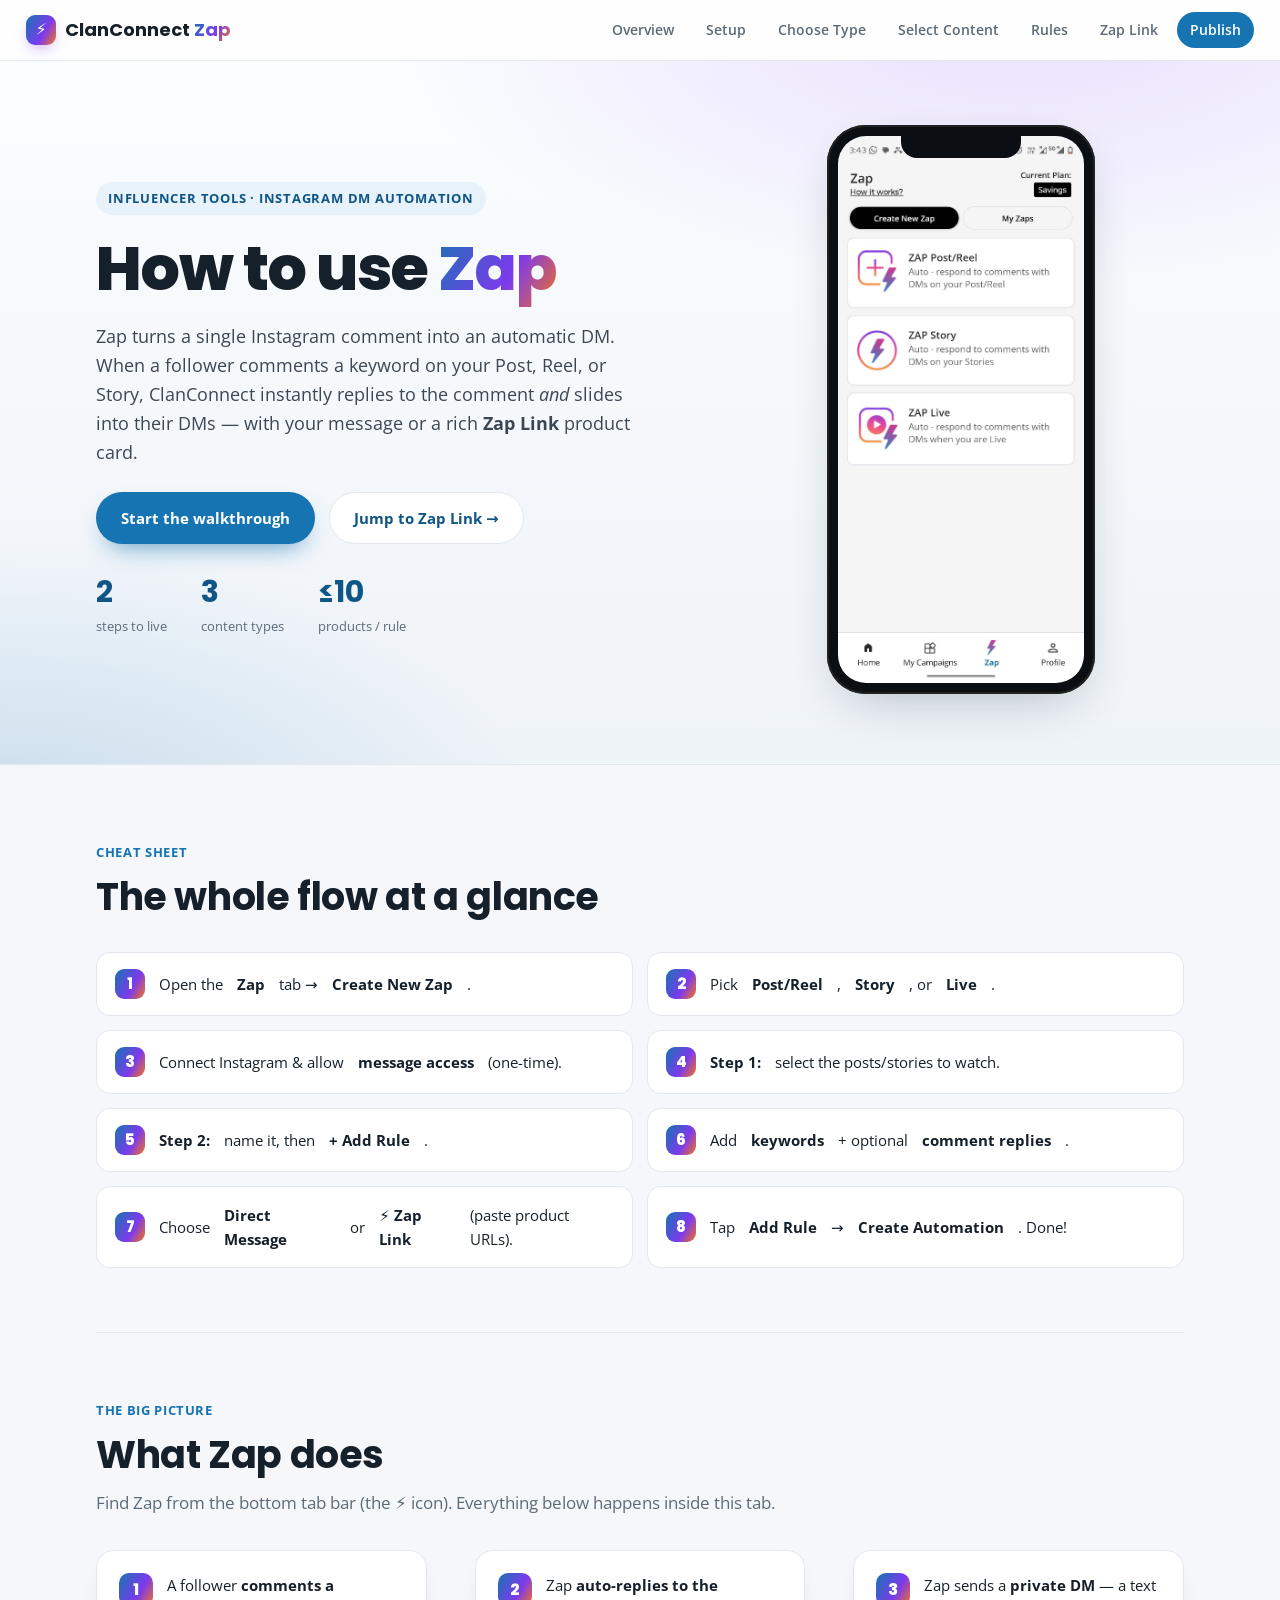
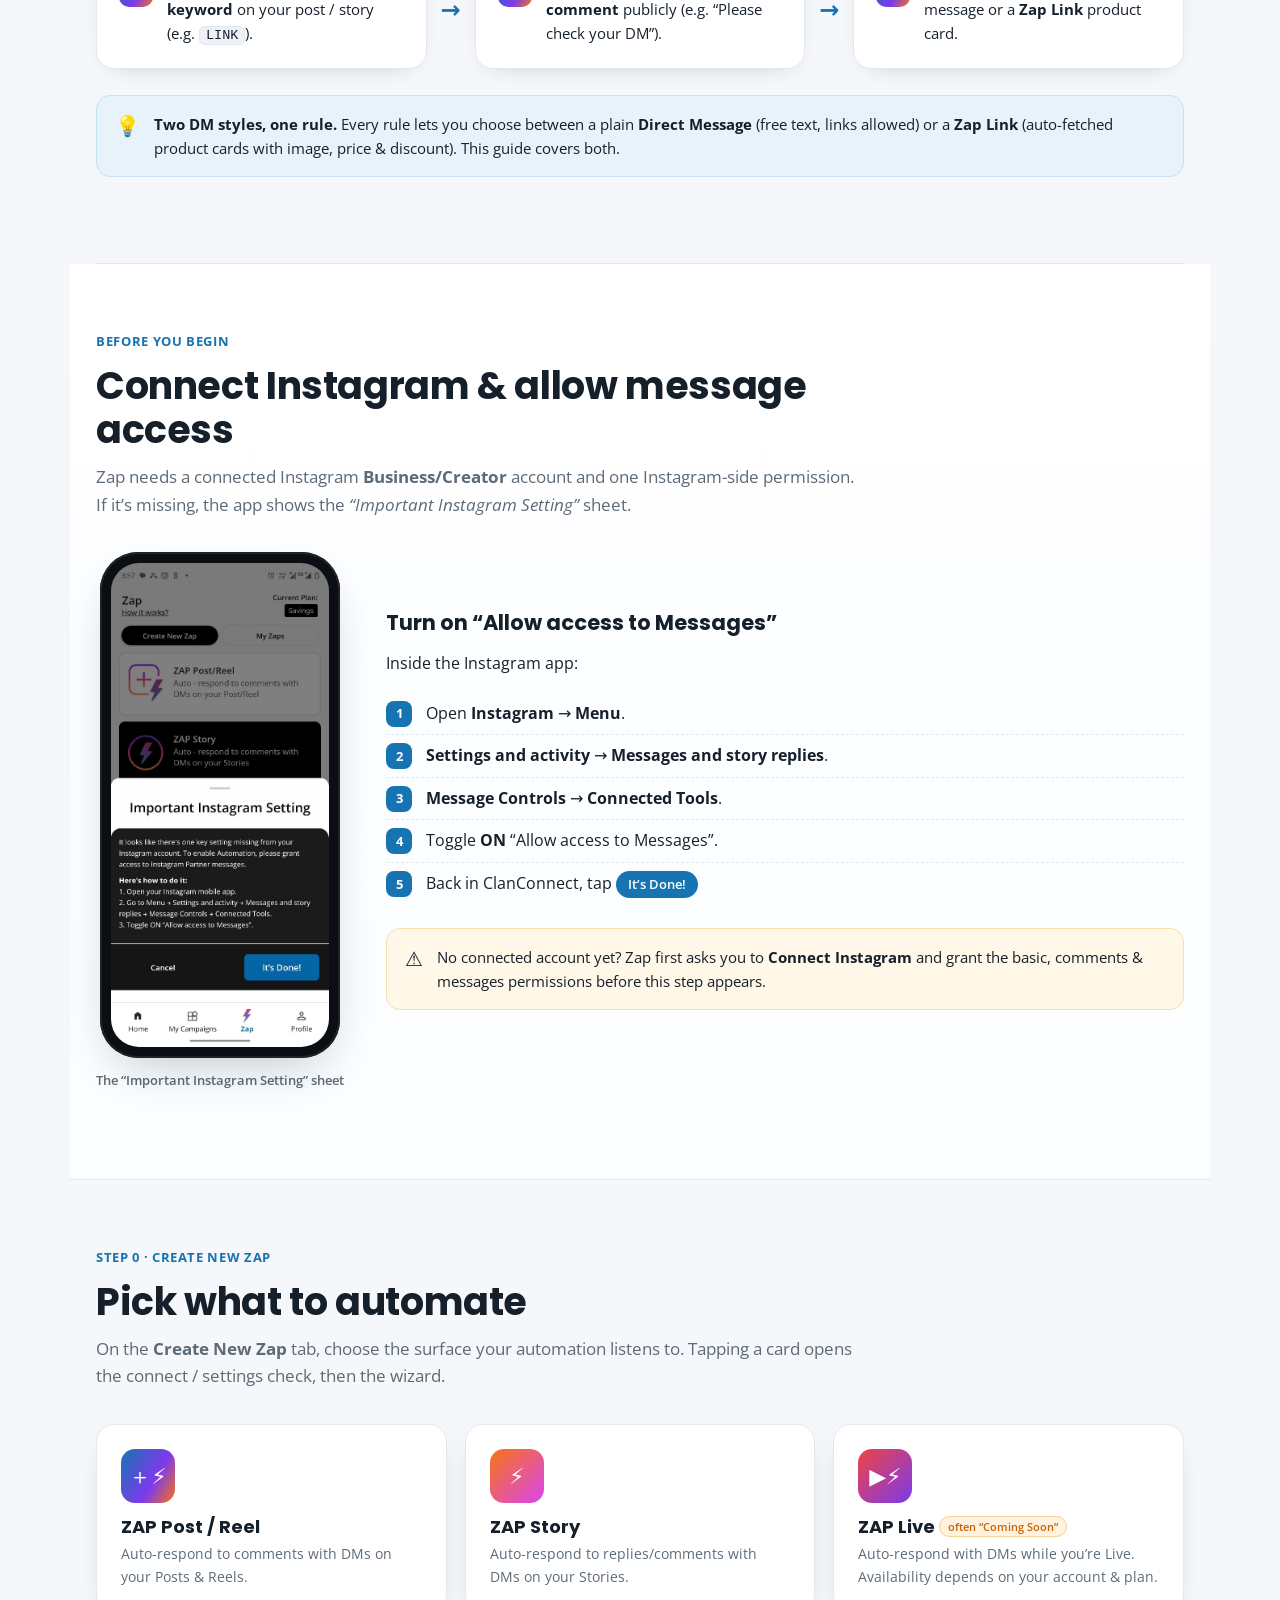
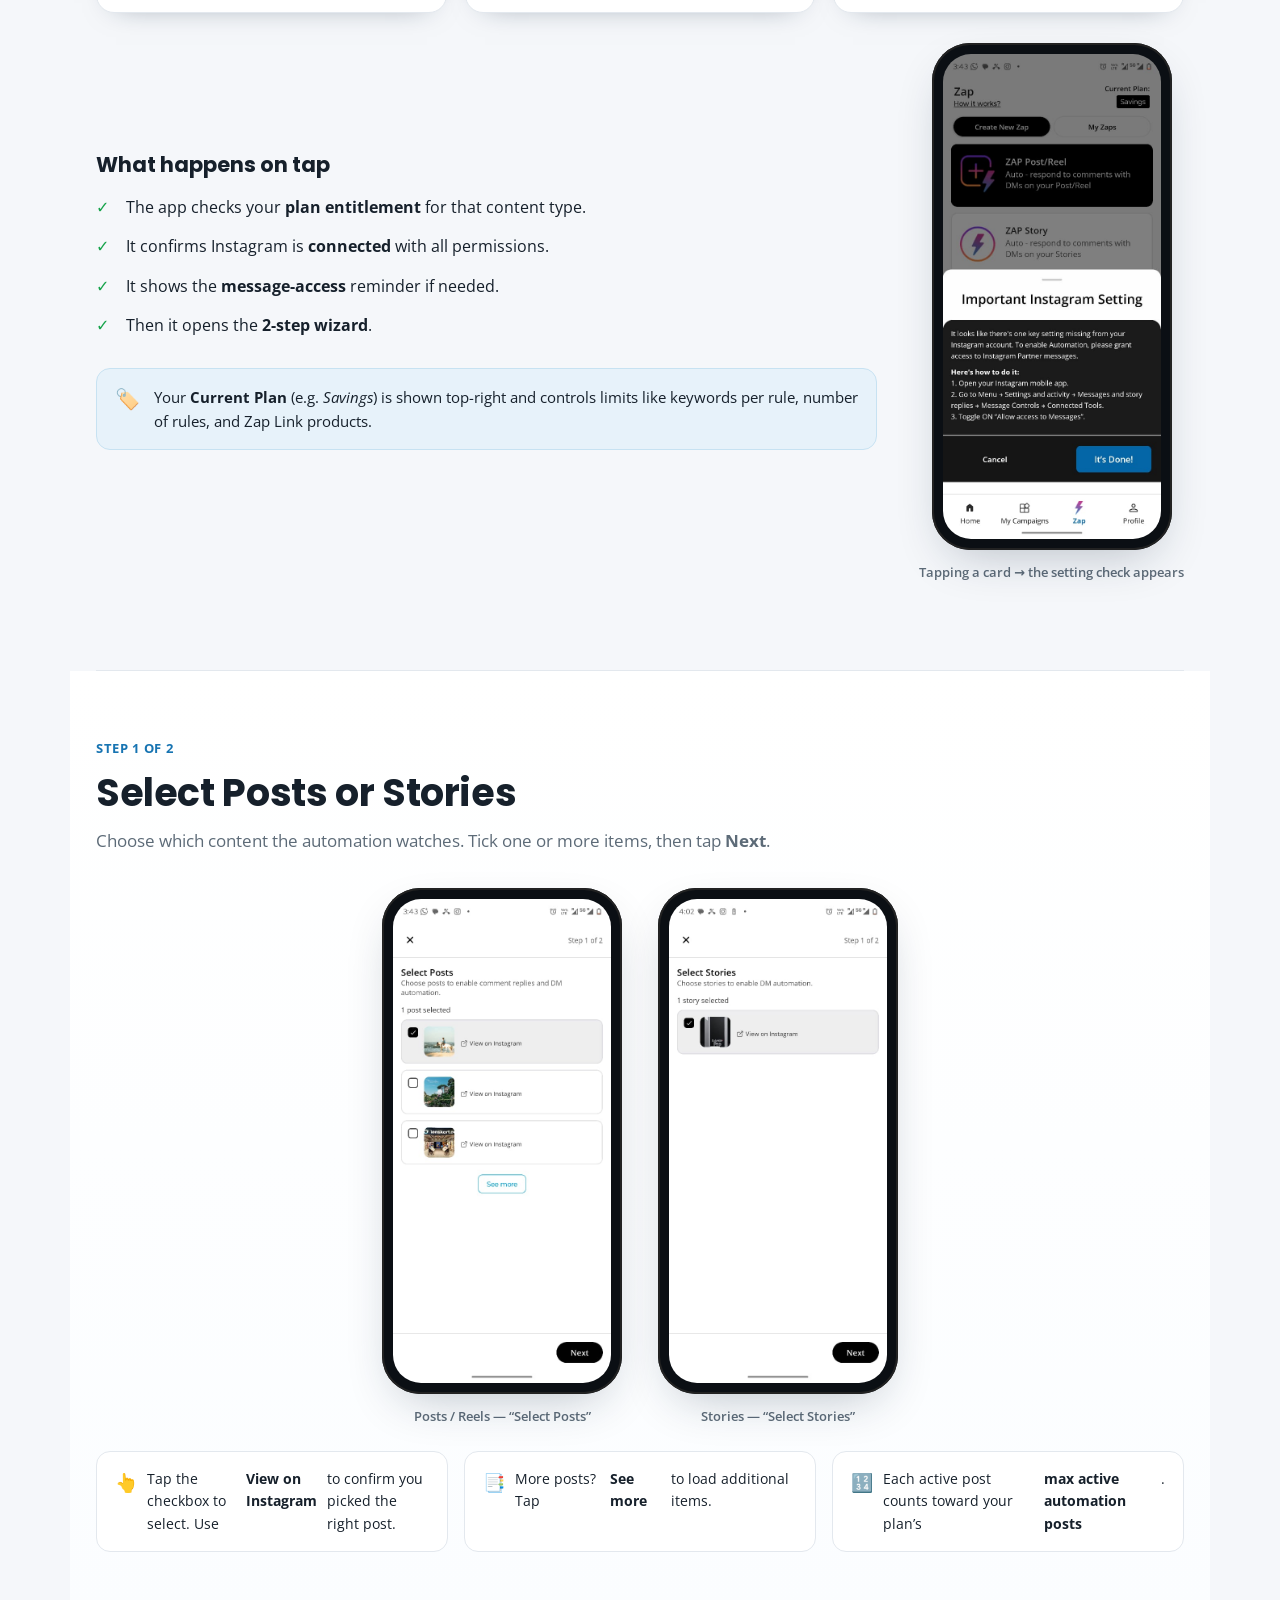
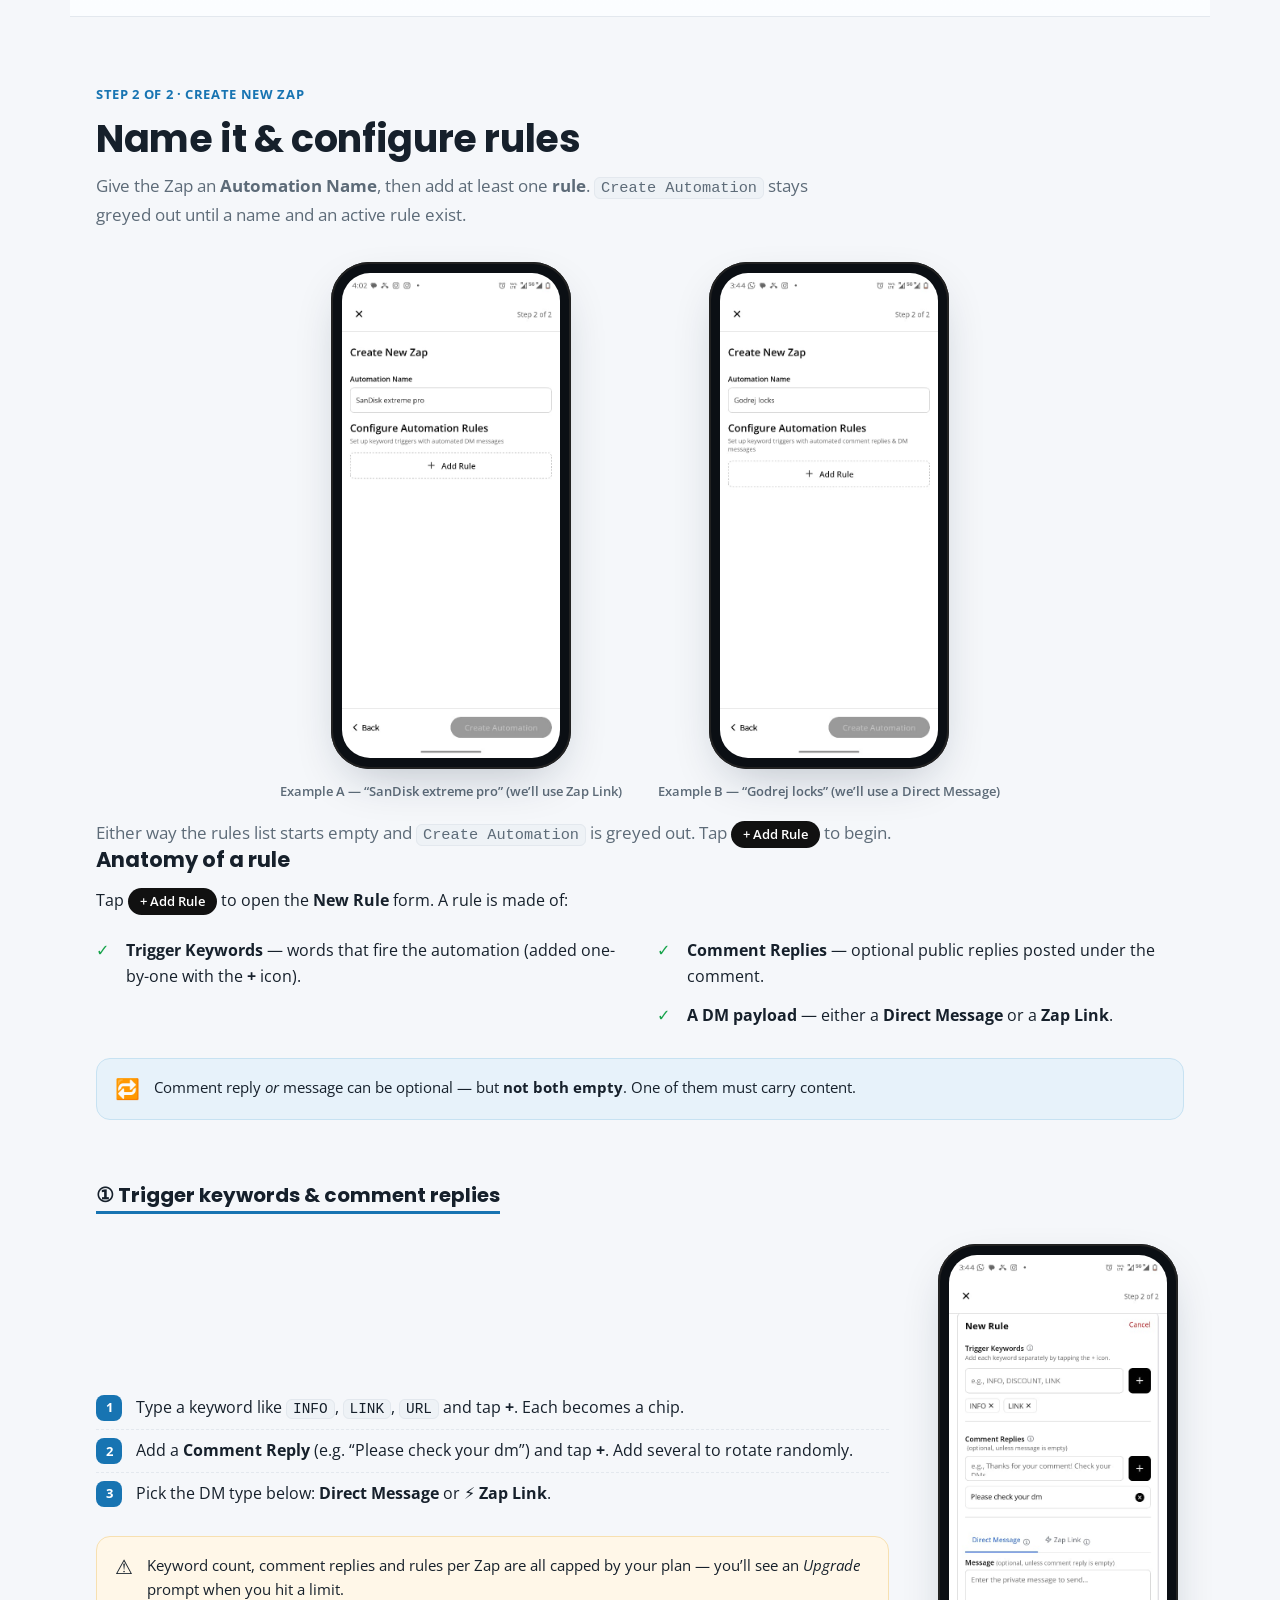
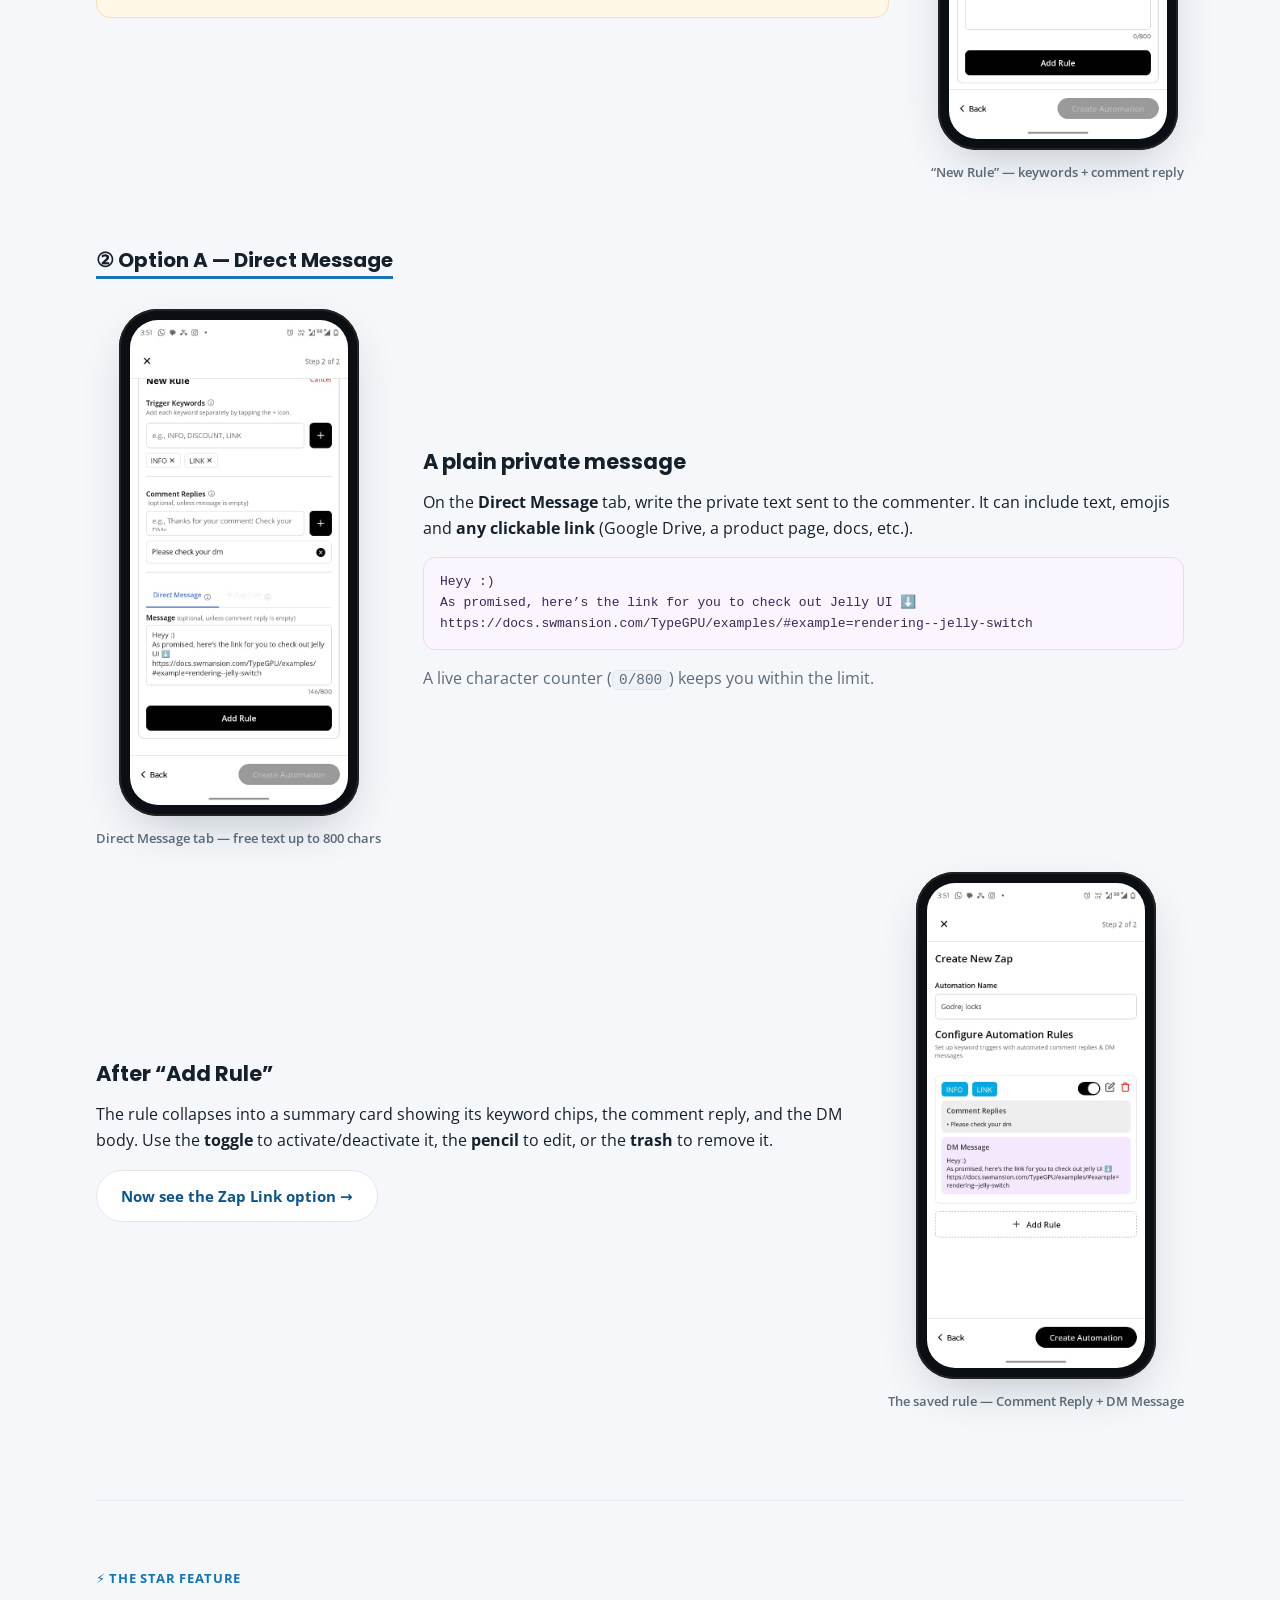
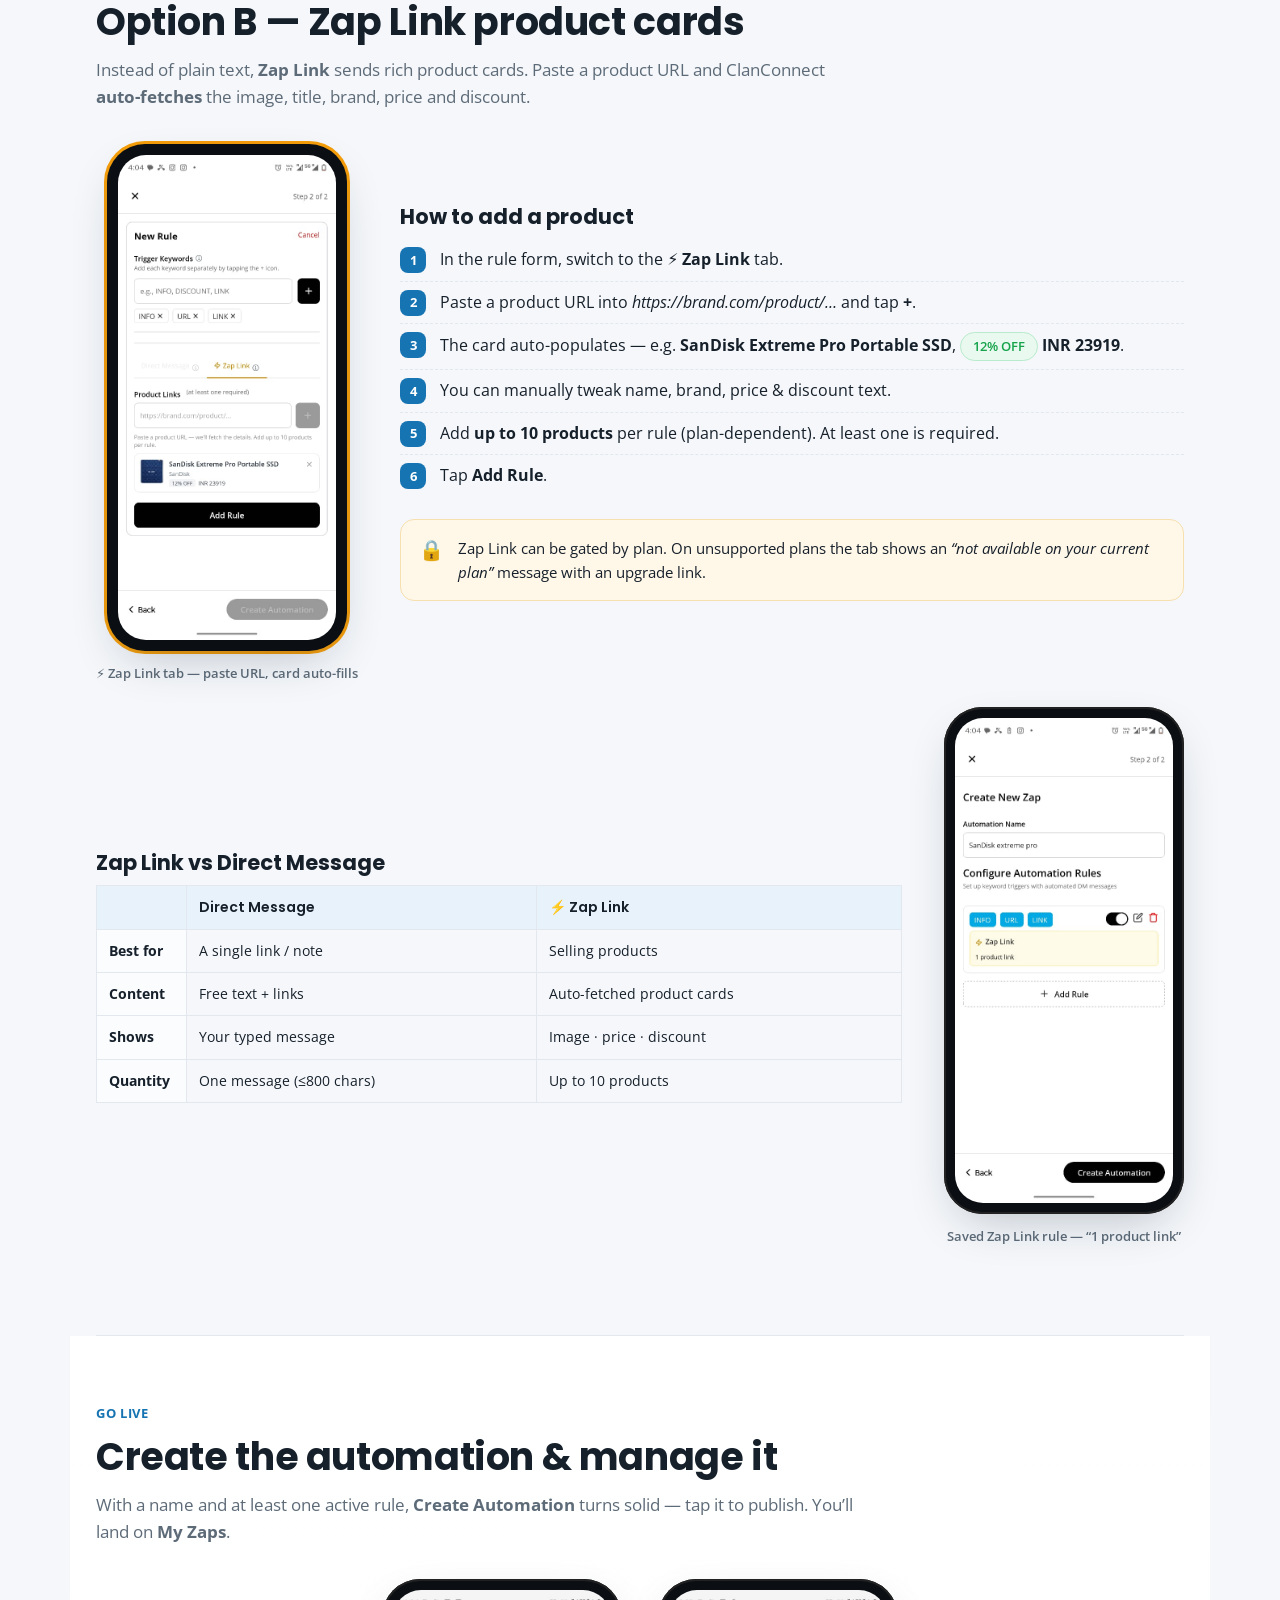
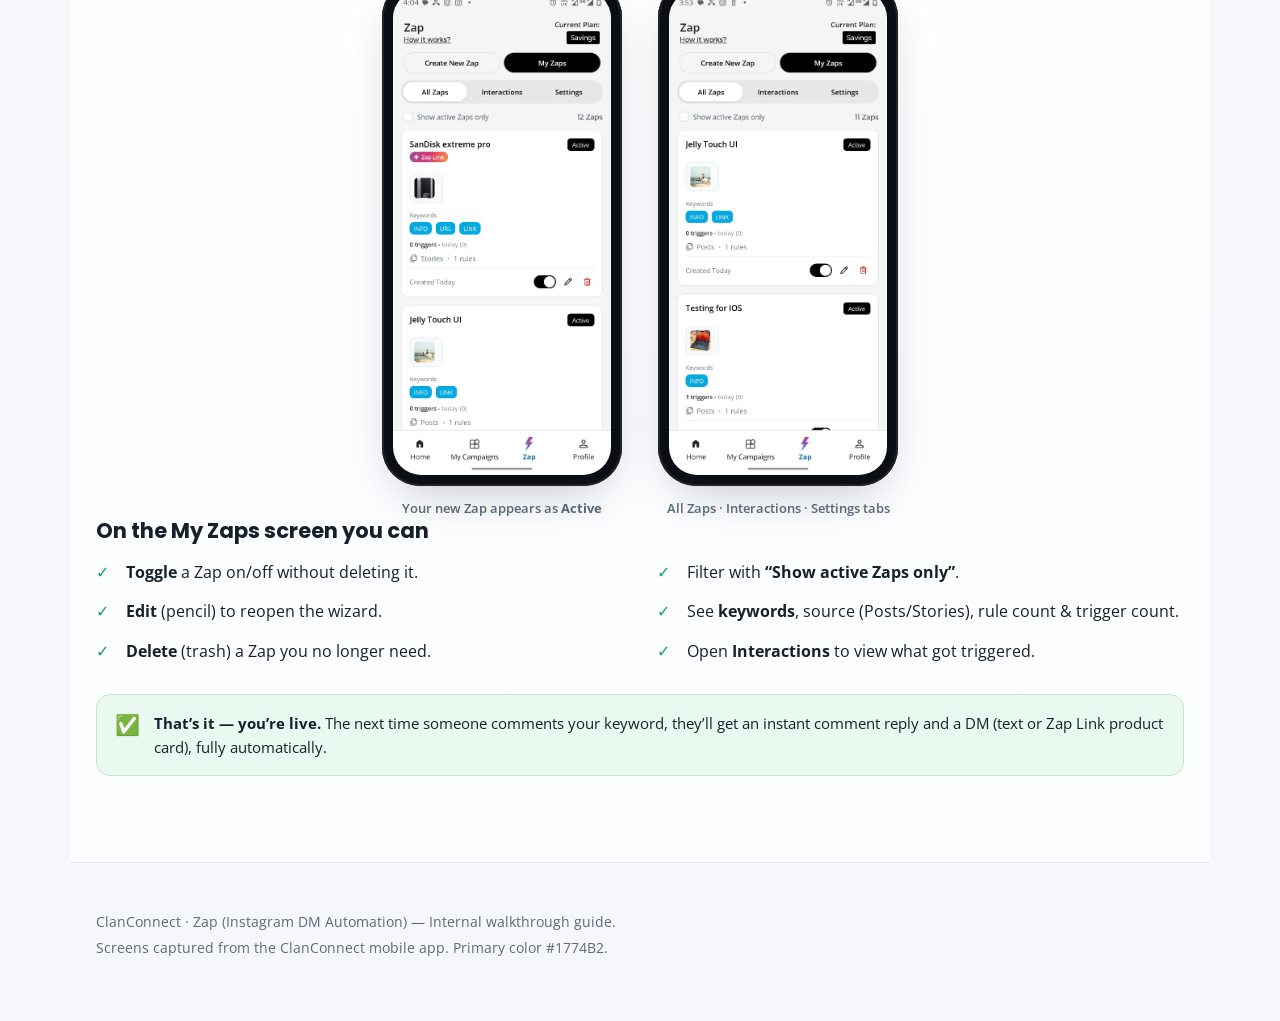
==== index.html @ e513c1ce "New: zap guide" ====
<!DOCTYPE html>
<html lang="en">
<head>
<meta charset="UTF-8" />
<meta name="viewport" content="width=device-width, initial-scale=1.0" />
<title>ClanConnect Zap — Interactive Guide</title>
<meta name="description" content="A step-by-step interactive guide on how to use Zap (Instagram DM automation) in the ClanConnect app." />
<link rel="preconnect" href="https://fonts.googleapis.com" />
<link rel="preconnect" href="https://fonts.gstatic.com" crossorigin />
<link href="https://fonts.googleapis.com/css2?family=Open+Sans:wght@400;500;600;700&family=Poppins:wght@500;600;700;800&display=swap" rel="stylesheet" />
<link rel="stylesheet" href="styles.css" />
</head>
<body>

<!-- ===== Progress bar ===== -->
<div class="scroll-progress" id="scrollProgress"></div>

<!-- ===== Top nav ===== -->
<header class="topbar">
  <a class="brand" href="#top">
    <span class="bolt" aria-hidden="true">⚡</span>
    <span class="brand-text">ClanConnect <strong>Zap</strong></span>
  </a>
  <nav class="topnav" id="topnav">
    <a href="#overview">Overview</a>
    <a href="#prereq">Setup</a>
    <a href="#choose">Choose Type</a>
    <a href="#select">Select Content</a>
    <a href="#rules">Rules</a>
    <a href="#zaplink">Zap Link</a>
    <a href="#publish">Publish</a>
  </nav>
  <button class="nav-toggle" id="navToggle" aria-label="Menu">☰</button>
</header>

<!-- ===== Hero ===== -->
<section class="hero" id="top">
  <div class="hero-inner">
    <div class="hero-copy">
      <span class="eyebrow">Influencer Tools · Instagram DM Automation</span>
      <h1>How to use <span class="grad">Zap</span></h1>
      <p class="lead">
        Zap turns a single Instagram comment into an automatic DM. When a follower comments
        a keyword on your Post, Reel, or Story, ClanConnect instantly replies to the comment
        <em>and</em> slides into their DMs — with your message or a rich <strong>Zap&nbsp;Link</strong> product card.
      </p>
      <div class="hero-cta">
        <a class="btn btn-primary" href="#overview">Start the walkthrough</a>
        <a class="btn btn-ghost" href="#zaplink">Jump to Zap&nbsp;Link →</a>
      </div>
      <div class="hero-stats">
        <div><strong>2</strong><span>steps to live</span></div>
        <div><strong>3</strong><span>content types</span></div>
        <div><strong>≤10</strong><span>products / rule</span></div>
      </div>
    </div>
    <div class="hero-phone">
      <div class="phone">
        <div class="phone-notch"></div>
        <img src="assets/screens/01-zap-home.jpeg" alt="Zap home screen with Create New Zap options" />
      </div>
      <div class="phone-glow"></div>
    </div>
  </div>
</section>

<main>

<!-- ===== Recap / Cheat sheet (top) ===== -->
<section class="chapter recap" id="recap">
  <div class="chapter-head">
    <span class="kicker">Cheat sheet</span>
    <h2>The whole flow at a glance</h2>
  </div>
  <ol class="recap-list">
    <li><span>1</span>Open the <b>Zap</b> tab → <b>Create New Zap</b>.</li>
    <li><span>2</span>Pick <b>Post/Reel</b>, <b>Story</b>, or <b>Live</b>.</li>
    <li><span>3</span>Connect Instagram &amp; allow <b>message access</b> (one-time).</li>
    <li><span>4</span><b>Step 1:</b> select the posts/stories to watch.</li>
    <li><span>5</span><b>Step 2:</b> name it, then <b>+ Add Rule</b>.</li>
    <li><span>6</span>Add <b>keywords</b> + optional <b>comment replies</b>.</li>
    <li><span>7</span>Choose <b>Direct Message</b> or <b>⚡ Zap Link</b> (paste product URLs).</li>
    <li><span>8</span>Tap <b>Add Rule</b> → <b>Create Automation</b>. Done!</li>
  </ol>
</section>

<!-- ===== Overview ===== -->
<section class="chapter" id="overview">
  <div class="chapter-head">
    <span class="kicker">The big picture</span>
    <h2>What Zap does</h2>
    <p class="chapter-sub">
      Find Zap from the bottom tab bar (the ⚡ icon). Everything below happens inside this tab.
    </p>
  </div>

  <div class="flow">
    <div class="flow-step"><span class="flow-num">1</span><p>A follower <strong>comments a keyword</strong> on your post / story (e.g. <code>LINK</code>).</p></div>
    <div class="flow-arrow">→</div>
    <div class="flow-step"><span class="flow-num">2</span><p>Zap <strong>auto-replies to the comment</strong> publicly (e.g. “Please check your DM”).</p></div>
    <div class="flow-arrow">→</div>
    <div class="flow-step"><span class="flow-num">3</span><p>Zap sends a <strong>private DM</strong> — a text message or a <strong>Zap Link</strong> product card.</p></div>
  </div>

  <div class="callout callout-info">
    <span class="callout-icon">💡</span>
    <div>
      <strong>Two DM styles, one rule.</strong> Every rule lets you choose between a plain
      <b>Direct Message</b> (free text, links allowed) or a <b>Zap Link</b> (auto-fetched product
      cards with image, price &amp; discount). This guide covers both.
    </div>
  </div>
</section>

<!-- ===== Prerequisite ===== -->
<section class="chapter alt" id="prereq">
  <div class="chapter-head">
    <span class="kicker">Before you begin</span>
    <h2>Connect Instagram &amp; allow message access</h2>
    <p class="chapter-sub">
      Zap needs a connected Instagram <strong>Business/Creator</strong> account and one Instagram-side
      permission. If it’s missing, the app shows the <em>“Important Instagram Setting”</em> sheet.
    </p>
  </div>

  <div class="split">
    <figure class="shot">
      <div class="phone phone-sm">
        <img src="assets/screens/02-ig-setting-modal.jpeg" alt="Important Instagram Setting bottom sheet" />
      </div>
      <figcaption>The “Important Instagram Setting” sheet</figcaption>
    </figure>
    <div class="split-copy">
      <h3>Turn on “Allow access to Messages”</h3>
      <p>Inside the Instagram app:</p>
      <ol class="steps">
        <li>Open <strong>Instagram</strong> → <strong>Menu</strong>.</li>
        <li><strong>Settings and activity</strong> → <strong>Messages and story replies</strong>.</li>
        <li><strong>Message Controls</strong> → <strong>Connected Tools</strong>.</li>
        <li>Toggle <strong>ON</strong> “Allow access to Messages”.</li>
        <li>Back in ClanConnect, tap <span class="pill pill-blue">It’s Done!</span></li>
      </ol>
      <div class="callout callout-warn">
        <span class="callout-icon">⚠️</span>
        <div>No connected account yet? Zap first asks you to <strong>Connect Instagram</strong> and grant
        the basic, comments &amp; messages permissions before this step appears.</div>
      </div>
    </div>
  </div>
</section>

<!-- ===== Choose type ===== -->
<section class="chapter" id="choose">
  <div class="chapter-head">
    <span class="kicker">Step 0 · Create New Zap</span>
    <h2>Pick what to automate</h2>
    <p class="chapter-sub">
      On the <strong>Create New Zap</strong> tab, choose the surface your automation listens to.
      Tapping a card opens the connect / settings check, then the wizard.
    </p>
  </div>

  <div class="type-grid">
    <div class="type-card">
      <div class="type-ico ico-post">＋⚡</div>
      <h3>ZAP Post / Reel</h3>
      <p>Auto-respond to comments with DMs on your Posts &amp; Reels.</p>
    </div>
    <div class="type-card">
      <div class="type-ico ico-story">⚡</div>
      <h3>ZAP Story</h3>
      <p>Auto-respond to replies/comments with DMs on your Stories.</p>
    </div>
    <div class="type-card type-card-soon">
      <div class="type-ico ico-live">▶⚡</div>
      <h3>ZAP Live <span class="soon">often “Coming Soon”</span></h3>
      <p>Auto-respond with DMs while you’re Live. Availability depends on your account &amp; plan.</p>
    </div>
  </div>

  <div class="split reverse">
    <figure class="shot">
      <div class="phone phone-sm">
        <img src="assets/screens/03-post-reel-selected.jpeg" alt="ZAP Post/Reel highlighted with settings sheet" />
      </div>
      <figcaption>Tapping a card → the setting check appears</figcaption>
    </figure>
    <div class="split-copy">
      <h3>What happens on tap</h3>
      <ul class="ticks">
        <li>The app checks your <strong>plan entitlement</strong> for that content type.</li>
        <li>It confirms Instagram is <strong>connected</strong> with all permissions.</li>
        <li>It shows the <strong>message-access</strong> reminder if needed.</li>
        <li>Then it opens the <strong>2-step wizard</strong>.</li>
      </ul>
      <div class="callout callout-info">
        <span class="callout-icon">🏷️</span>
        <div>Your <strong>Current Plan</strong> (e.g. <em>Savings</em>) is shown top-right and controls limits like
        keywords per rule, number of rules, and Zap Link products.</div>
      </div>
    </div>
  </div>
</section>

<!-- ===== Select content (Step 1) ===== -->
<section class="chapter alt" id="select">
  <div class="chapter-head">
    <span class="kicker">Step 1 of 2</span>
    <h2>Select Posts or Stories</h2>
    <p class="chapter-sub">
      Choose which content the automation watches. Tick one or more items, then tap <strong>Next</strong>.
    </p>
  </div>

  <div class="dual">
    <figure class="shot">
      <div class="phone phone-sm">
        <img src="assets/screens/04-select-posts.jpeg" alt="Select Posts step with one post selected" />
      </div>
      <figcaption>Posts / Reels — “Select Posts”</figcaption>
    </figure>
    <figure class="shot">
      <div class="phone phone-sm">
        <img src="assets/screens/05-select-stories.jpeg" alt="Select Stories step with one story selected" />
      </div>
      <figcaption>Stories — “Select Stories”</figcaption>
    </figure>
  </div>

  <div class="note-row">
    <div class="note"><span>👆</span> Tap the checkbox to select. Use <strong>View on Instagram</strong> to confirm you picked the right post.</div>
    <div class="note"><span>📑</span> More posts? Tap <strong>See more</strong> to load additional items.</div>
    <div class="note"><span>🔢</span> Each active post counts toward your plan’s <strong>max active automation posts</strong>.</div>
  </div>
</section>

<!-- ===== Rules (Step 2) ===== -->
<section class="chapter" id="rules">
  <div class="chapter-head">
    <span class="kicker">Step 2 of 2 · Create New Zap</span>
    <h2>Name it &amp; configure rules</h2>
    <p class="chapter-sub">
      Give the Zap an <strong>Automation Name</strong>, then add at least one <strong>rule</strong>.
      <code>Create Automation</code> stays greyed out until a name and an active rule exist.
    </p>
  </div>

  <div class="dual">
    <figure class="shot">
      <div class="phone phone-sm">
        <img src="assets/screens/06-rules-empty-sandisk.jpeg" alt="Step 2 named SanDisk extreme pro with no rules yet" />
      </div>
      <figcaption>Example A — “SanDisk extreme pro” (we’ll use Zap Link)</figcaption>
    </figure>
    <figure class="shot">
      <div class="phone phone-sm">
        <img src="assets/screens/07-rules-empty-godrej.jpeg" alt="Step 2 named Godrej locks with no rules yet" />
      </div>
      <figcaption>Example B — “Godrej locks” (we’ll use a Direct Message)</figcaption>
    </figure>
  </div>
  <p class="chapter-sub" style="margin-top:18px">
    Either way the rules list starts empty and <code>Create Automation</code> is greyed out. Tap
    <span class="pill">+ Add Rule</span> to begin.
  </p>

  <div class="split-copy wide">
    <h3>Anatomy of a rule</h3>
    <p>Tap <span class="pill">+ Add Rule</span> to open the <strong>New Rule</strong> form. A rule is made of:</p>
    <ul class="ticks two-col">
      <li><strong>Trigger Keywords</strong> — words that fire the automation (added one-by-one with the <b>+</b> icon).</li>
      <li><strong>Comment Replies</strong> — optional public replies posted under the comment.</li>
      <li><strong>A DM payload</strong> — either a <strong>Direct Message</strong> or a <strong>Zap Link</strong>.</li>
    </ul>
    <div class="callout callout-info">
      <span class="callout-icon">🔁</span>
      <div>Comment reply <em>or</em> message can be optional — but <strong>not both empty</strong>. One of them must carry content.</div>
    </div>
  </div>

  <h3 class="mini-head">① Trigger keywords &amp; comment replies</h3>
  <div class="split reverse">
    <figure class="shot">
      <div class="phone phone-sm">
        <img src="assets/screens/08-new-rule-keywords.jpeg" alt="New Rule form with keywords INFO LINK and a comment reply" />
      </div>
      <figcaption>“New Rule” — keywords + comment reply</figcaption>
    </figure>
    <div class="split-copy">
      <ol class="steps">
        <li>Type a keyword like <code>INFO</code>, <code>LINK</code>, <code>URL</code> and tap <b>+</b>. Each becomes a chip.</li>
        <li>Add a <strong>Comment Reply</strong> (e.g. “Please check your dm”) and tap <b>+</b>. Add several to rotate randomly.</li>
        <li>Pick the DM type below: <strong>Direct Message</strong> or <strong>⚡ Zap Link</strong>.</li>
      </ol>
      <div class="callout callout-warn">
        <span class="callout-icon">⚠️</span>
        <div>Keyword count, comment replies and rules per Zap are all capped by your plan — you’ll see an
        <em>Upgrade</em> prompt when you hit a limit.</div>
      </div>
    </div>
  </div>

  <h3 class="mini-head">② Option A — Direct Message</h3>
  <div class="split">
    <figure class="shot">
      <div class="phone phone-sm">
        <img src="assets/screens/09-new-rule-dm.jpeg" alt="New Rule with Direct Message text filled in, 146/800 characters" />
      </div>
      <figcaption>Direct Message tab — free text up to 800 chars</figcaption>
    </figure>
    <div class="split-copy">
      <h3>A plain private message</h3>
      <p>On the <strong>Direct Message</strong> tab, write the private text sent to the commenter. It can include
        text, emojis and <strong>any clickable link</strong> (Google Drive, a product page, docs, etc.).</p>
      <pre class="dm-sample">Heyy :)
As promised, here’s the link for you to check out Jelly UI ⬇️
https://docs.swmansion.com/TypeGPU/examples/#example=rendering--jelly-switch</pre>
      <p class="muted">A live character counter (<code>0/800</code>) keeps you within the limit.</p>
    </div>
  </div>

  <div class="split reverse">
    <figure class="shot">
      <div class="phone phone-sm">
        <img src="assets/screens/11-rule-dm-preview.jpeg" alt="Configured rule card showing Comment Replies and DM Message" />
      </div>
      <figcaption>The saved rule — Comment Reply + DM Message</figcaption>
    </figure>
    <div class="split-copy">
      <h3>After “Add Rule”</h3>
      <p>The rule collapses into a summary card showing its keyword chips, the comment reply, and the DM body.
        Use the <strong>toggle</strong> to activate/deactivate it, the <strong>pencil</strong> to edit, or the
        <strong>trash</strong> to remove it.</p>
      <a class="btn btn-ghost" href="#zaplink">Now see the Zap Link option →</a>
    </div>
  </div>
</section>

<!-- ===== Zap Link ===== -->
<section class="chapter zaplink-chapter" id="zaplink">
  <div class="chapter-head">
    <span class="kicker">⚡ The star feature</span>
    <h2>Option B — Zap&nbsp;Link product cards</h2>
    <p class="chapter-sub">
      Instead of plain text, <strong>Zap Link</strong> sends rich product cards. Paste a product URL and
      ClanConnect <strong>auto-fetches</strong> the image, title, brand, price and discount.
    </p>
  </div>

  <div class="split">
    <figure class="shot featured">
      <div class="phone phone-sm">
        <img src="assets/screens/10-new-rule-zaplink.jpeg" alt="Zap Link tab with a fetched SanDisk product card" />
      </div>
      <figcaption>⚡ Zap Link tab — paste URL, card auto-fills</figcaption>
    </figure>
    <div class="split-copy">
      <h3>How to add a product</h3>
      <ol class="steps">
        <li>In the rule form, switch to the <strong>⚡ Zap Link</strong> tab.</li>
        <li>Paste a product URL into <em>https://brand.com/product/…</em> and tap <b>+</b>.</li>
        <li>The card auto-populates — e.g. <strong>SanDisk Extreme Pro Portable SSD</strong>,
          <span class="pill pill-green">12% OFF</span> <strong>INR 23919</strong>.</li>
        <li>You can manually tweak name, brand, price &amp; discount text.</li>
        <li>Add <strong>up to 10 products</strong> per rule (plan-dependent). At least one is required.</li>
        <li>Tap <strong>Add Rule</strong>.</li>
      </ol>
      <div class="callout callout-warn">
        <span class="callout-icon">🔒</span>
        <div>Zap Link can be gated by plan. On unsupported plans the tab shows an <em>“not available on your
        current plan”</em> message with an upgrade link.</div>
      </div>
    </div>
  </div>

  <div class="split reverse">
    <figure class="shot">
      <div class="phone phone-sm">
        <img src="assets/screens/12-rule-zaplink-preview.jpeg" alt="Saved rule showing Zap Link with 1 product link" />
      </div>
      <figcaption>Saved Zap Link rule — “1 product link”</figcaption>
    </figure>
    <div class="split-copy">
      <h3>Zap Link vs Direct Message</h3>
      <table class="cmp">
        <tr><th></th><th>Direct Message</th><th>⚡ Zap Link</th></tr>
        <tr><td>Best for</td><td>A single link / note</td><td>Selling products</td></tr>
        <tr><td>Content</td><td>Free text + links</td><td>Auto-fetched product cards</td></tr>
        <tr><td>Shows</td><td>Your typed message</td><td>Image · price · discount</td></tr>
        <tr><td>Quantity</td><td>One message (≤800 chars)</td><td>Up to 10 products</td></tr>
      </table>
    </div>
  </div>
</section>

<!-- ===== Publish ===== -->
<section class="chapter alt" id="publish">
  <div class="chapter-head">
    <span class="kicker">Go live</span>
    <h2>Create the automation &amp; manage it</h2>
    <p class="chapter-sub">
      With a name and at least one active rule, <strong>Create Automation</strong> turns solid — tap it to publish.
      You’ll land on <strong>My Zaps</strong>.
    </p>
  </div>

  <div class="dual">
    <figure class="shot">
      <div class="phone phone-sm">
        <img src="assets/screens/13-my-zaps-sandisk.jpeg" alt="My Zaps list showing the new SanDisk Zap Link automation as Active" />
      </div>
      <figcaption>Your new Zap appears as <b>Active</b></figcaption>
    </figure>
    <figure class="shot">
      <div class="phone phone-sm">
        <img src="assets/screens/14-my-zaps-list.jpeg" alt="My Zaps list with multiple automations" />
      </div>
      <figcaption>All Zaps · Interactions · Settings tabs</figcaption>
    </figure>
  </div>

  <div class="split-copy wide">
    <h3>On the My Zaps screen you can</h3>
    <ul class="ticks two-col">
      <li><strong>Toggle</strong> a Zap on/off without deleting it.</li>
      <li><strong>Edit</strong> (pencil) to reopen the wizard.</li>
      <li><strong>Delete</strong> (trash) a Zap you no longer need.</li>
      <li>Filter with <strong>“Show active Zaps only”</strong>.</li>
      <li>See <strong>keywords</strong>, source (Posts/Stories), rule count &amp; trigger count.</li>
      <li>Open <strong>Interactions</strong> to view what got triggered.</li>
    </ul>
  </div>

  <div class="callout callout-success">
    <span class="callout-icon">✅</span>
    <div><strong>That’s it — you’re live.</strong> The next time someone comments your keyword, they’ll get an
    instant comment reply and a DM (text or Zap Link product card), fully automatically.</div>
  </div>
</section>

</main>

<footer class="footer">
  <p>ClanConnect · Zap (Instagram DM Automation) — Internal walkthrough guide.</p>
  <p class="muted">Screens captured from the ClanConnect mobile app. Primary color #1774B2.</p>
</footer>

<!-- ===== Lightbox ===== -->
<div class="lightbox" id="lightbox" role="dialog" aria-modal="true">
  <button class="lb-close" id="lbClose" aria-label="Close">×</button>
  <img id="lbImg" src="" alt="Expanded screenshot" />
</div>

<button class="to-top" id="toTop" aria-label="Back to top">↑</button>

<script src="script.js"></script>
</body>
</html>
---- styles.css ----
:root{
  --blue:#1774B2;
  --blue-d:#0f5687;
  --blue-l:#e7f2fa;
  --ink:#16202b;
  --muted:#5d6b78;
  --bg:#f5f7fa;
  --card:#ffffff;
  --line:#e3e8ee;
  --green:#16a34a;
  --amber:#f59e0b;
  --grad:linear-gradient(120deg,#1774B2,#7c3aed 60%,#f97316);
  --shadow:0 18px 50px -18px rgba(16,38,60,.30);
  --radius:18px;
}
*{box-sizing:border-box}
html{scroll-behavior:smooth}
body{
  margin:0;font-family:'Open Sans',system-ui,sans-serif;color:var(--ink);
  background:var(--bg);line-height:1.6;-webkit-font-smoothing:antialiased;
}
h1,h2,h3,.brand-text{font-family:'Poppins',sans-serif;line-height:1.15}
a{color:var(--blue);text-decoration:none}
code{background:#eef2f6;border:1px solid var(--line);border-radius:6px;padding:1px 6px;font-size:.9em;font-family:ui-monospace,Menlo,monospace}
.muted{color:var(--muted)}

/* progress */
.scroll-progress{position:fixed;top:0;left:0;height:3px;width:0;background:var(--grad);z-index:1000}

/* topbar */
.topbar{
  position:sticky;top:0;z-index:900;display:flex;align-items:center;gap:18px;
  padding:12px 26px;background:rgba(255,255,255,.85);backdrop-filter:blur(12px);
  border-bottom:1px solid var(--line);
}
.brand{display:flex;align-items:center;gap:9px;font-weight:700;color:var(--ink)}
.brand .bolt{
  width:30px;height:30px;display:grid;place-items:center;border-radius:9px;
  background:var(--grad);color:#fff;font-size:16px;box-shadow:0 6px 16px -6px rgba(124,58,237,.6)
}
.brand-text{font-size:18px}
.brand-text strong{background:var(--grad);-webkit-background-clip:text;background-clip:text;color:transparent}
.topnav{margin-left:auto;display:flex;gap:6px;flex-wrap:wrap}
.topnav a{
  padding:7px 13px;border-radius:20px;color:var(--muted);font-weight:600;font-size:14px;transition:.2s
}
.topnav a:hover{background:var(--blue-l);color:var(--blue-d)}
.topnav a.active{background:var(--blue);color:#fff}
.nav-toggle{display:none;margin-left:auto;background:none;border:0;font-size:24px;cursor:pointer}

/* hero */
.hero{
  position:relative;overflow:hidden;
  background:
    radial-gradient(1100px 500px at 80% -10%, rgba(124,58,237,.16), transparent 60%),
    radial-gradient(900px 500px at 0% 110%, rgba(23,116,178,.18), transparent 60%),
    linear-gradient(180deg,#fbfdff,#eef3f8);
  border-bottom:1px solid var(--line);
}
.hero-inner{
  max-width:1140px;margin:0 auto;padding:64px 26px 70px;
  display:grid;grid-template-columns:1.15fr .85fr;gap:40px;align-items:center;
}
.eyebrow{display:inline-block;font-size:13px;font-weight:700;letter-spacing:.06em;text-transform:uppercase;color:var(--blue-d);background:var(--blue-l);padding:6px 12px;border-radius:30px}
.hero h1{font-size:clamp(38px,6vw,62px);margin:18px 0 14px;font-weight:800;letter-spacing:-.02em}
.grad{background:var(--grad);-webkit-background-clip:text;background-clip:text;color:transparent}
.lead{font-size:18px;color:#3b4753;max-width:560px}
.hero-cta{display:flex;gap:14px;flex-wrap:wrap;margin:26px 0 24px}
.btn{display:inline-flex;align-items:center;gap:8px;padding:13px 24px;border-radius:30px;font-weight:700;font-size:15px;transition:.2s;cursor:pointer;border:1px solid transparent}
.btn-primary{background:var(--blue);color:#fff;box-shadow:0 12px 26px -12px rgba(23,116,178,.8)}
.btn-primary:hover{background:var(--blue-d);transform:translateY(-2px)}
.btn-ghost{background:#fff;color:var(--blue-d);border-color:var(--line)}
.btn-ghost:hover{border-color:var(--blue);transform:translateY(-2px)}
.hero-stats{display:flex;gap:34px;margin-top:8px}
.hero-stats div{display:flex;flex-direction:column}
.hero-stats strong{font-family:'Poppins';font-size:30px;color:var(--blue-d)}
.hero-stats span{font-size:13px;color:var(--muted)}

/* phone frame */
.hero-phone{position:relative;display:grid;place-items:center}
.phone{
  position:relative;width:268px;background:#0b0f14;border-radius:38px;padding:11px;
  box-shadow:var(--shadow),0 0 0 2px #222 inset;
}
.phone img{width:100%;display:block;border-radius:28px}
.phone-notch{position:absolute;top:11px;left:50%;transform:translateX(-50%);width:120px;height:22px;background:#0b0f14;border-radius:0 0 16px 16px;z-index:2}
.phone-sm{width:240px}
.phone-glow{position:absolute;inset:0;filter:blur(60px);background:radial-gradient(circle at 50% 40%,rgba(124,58,237,.4),transparent 60%);z-index:-1}

/* chapters */
main{max-width:1140px;margin:0 auto;padding:10px 26px}
.chapter{padding:64px 0;border-bottom:1px solid var(--line)}
.chapter.alt{
  background:linear-gradient(180deg,#fff,#fbfdff);
  margin:0 -26px;padding:64px 26px;border-radius:0;
}
.chapter-head{max-width:760px;margin-bottom:34px}
.kicker{font-size:13px;font-weight:700;letter-spacing:.05em;text-transform:uppercase;color:var(--blue)}
.chapter h2{font-size:clamp(26px,4vw,38px);margin:10px 0 12px;font-weight:700;letter-spacing:-.01em}
.chapter-sub{font-size:17px;color:var(--muted);margin:0}

/* flow */
.flow{display:flex;align-items:stretch;gap:14px;flex-wrap:wrap;margin-bottom:26px}
.flow-step{
  flex:1;min-width:220px;background:var(--card);border:1px solid var(--line);border-radius:var(--radius);
  padding:22px;display:flex;gap:14px;align-items:flex-start;box-shadow:0 8px 24px -18px rgba(16,38,60,.4)
}
.flow-step p{margin:0;font-size:15px}
.flow-num{flex:none;width:34px;height:34px;border-radius:10px;background:var(--grad);color:#fff;font-weight:800;display:grid;place-items:center;font-family:'Poppins'}
.flow-arrow{display:grid;place-items:center;color:var(--blue);font-size:24px;font-weight:800}

/* callouts */
.callout{display:flex;gap:14px;align-items:flex-start;padding:16px 18px;border-radius:14px;margin:22px 0;font-size:15px}
.callout-icon{font-size:20px;line-height:1.4}
.callout-info{background:var(--blue-l);border:1px solid #c7e2f2}
.callout-warn{background:#fff7e8;border:1px solid #f7e0b0}
.callout-success{background:#e9f9ef;border:1px solid #b8ebcb}

/* split layouts */
.split{display:grid;grid-template-columns:auto 1fr;gap:42px;align-items:center;margin:24px 0}
.split.reverse{grid-template-columns:1fr auto}
.split.reverse .shot{order:2}
.split-copy h3{font-size:21px;margin:0 0 10px}
.split-copy.wide{max-width:none}
.dual{display:flex;gap:36px;flex-wrap:wrap;justify-content:center;margin-top:10px}

.shot{margin:0;display:flex;flex-direction:column;align-items:center;gap:12px}
.shot .phone{cursor:zoom-in;transition:transform .25s}
.shot .phone:hover{transform:translateY(-6px) scale(1.01)}
.shot figcaption{font-size:13px;color:var(--muted);font-weight:600;text-align:center}
.shot.featured .phone{box-shadow:var(--shadow),0 0 0 3px var(--amber)}

/* lists */
.steps,.ticks{margin:0;padding:0;list-style:none}
.steps{counter-reset:s}
.steps li{counter-increment:s;position:relative;padding:8px 0 8px 40px;border-bottom:1px dashed var(--line)}
.steps li:last-child{border-bottom:0}
.steps li::before{content:counter(s);position:absolute;left:0;top:8px;width:26px;height:26px;border-radius:8px;background:var(--blue);color:#fff;font-weight:700;font-size:13px;display:grid;place-items:center}
.ticks li{position:relative;padding:7px 0 7px 30px}
.ticks li::before{content:"✓";position:absolute;left:0;top:7px;color:var(--green);font-weight:800}
.ticks.two-col{columns:2;column-gap:34px}
.ticks.two-col li{break-inside:avoid}

.mini-head{font-size:20px;margin:42px 0 6px;display:inline-block;border-bottom:3px solid var(--blue);padding-bottom:4px}

/* pills */
.pill{display:inline-block;background:#111;color:#fff;border-radius:20px;padding:3px 12px;font-size:13px;font-weight:600}
.pill-blue{background:var(--blue)}
.pill-green{background:#e9f9ef;color:var(--green);border:1px solid #b8ebcb}

/* type cards */
.type-grid{display:grid;grid-template-columns:repeat(3,1fr);gap:18px;margin-bottom:30px}
.type-card{background:var(--card);border:1px solid var(--line);border-radius:var(--radius);padding:24px;box-shadow:0 10px 28px -20px rgba(16,38,60,.5);transition:.2s}
.type-card:hover{transform:translateY(-4px);border-color:var(--blue)}
.type-card h3{font-size:18px;margin:14px 0 6px}
.type-card p{margin:0;font-size:14px;color:var(--muted)}
.type-ico{width:54px;height:54px;border-radius:14px;display:grid;place-items:center;font-size:22px;color:#fff;background:var(--grad)}
.ico-story{background:linear-gradient(135deg,#f97316,#d946ef)}
.ico-live{background:linear-gradient(135deg,#ef4444,#7c3aed)}
.type-card-soon{opacity:.92}
.soon{font-size:11px;background:#fff3e0;color:#c2630a;border:1px solid #f3d199;border-radius:20px;padding:2px 8px;font-family:'Open Sans';font-weight:600;vertical-align:middle}

/* notes */
.note-row{display:flex;gap:16px;flex-wrap:wrap;margin-top:24px}
.note{flex:1;min-width:230px;background:var(--card);border:1px solid var(--line);border-radius:14px;padding:16px 18px;font-size:14px;display:flex;gap:10px}
.note span{font-size:18px}

/* dm sample */
.dm-sample{background:#faf5ff;border:1px solid #e9d8fd;border-radius:12px;padding:14px 16px;font-family:ui-monospace,Menlo,monospace;font-size:13px;white-space:pre-wrap;word-break:break-word;color:#3b2a55;margin:14px 0}

/* comparison table */
.cmp{width:100%;border-collapse:collapse;font-size:14px;margin-top:6px}
.cmp th,.cmp td{border:1px solid var(--line);padding:10px 12px;text-align:left}
.cmp th{background:var(--blue-l);font-family:'Poppins';font-weight:600}
.cmp td:first-child{font-weight:700;background:#fafcfe;width:90px}

/* recap */
.recap-list{list-style:none;margin:0;padding:0;display:grid;grid-template-columns:repeat(2,1fr);gap:14px}
.recap-list li{display:flex;gap:14px;align-items:center;background:var(--card);border:1px solid var(--line);border-radius:14px;padding:16px 18px;font-size:15px}
.recap-list li span{flex:none;width:30px;height:30px;border-radius:9px;background:var(--grad);color:#fff;font-weight:800;display:grid;place-items:center;font-family:'Poppins'}

/* footer */
.footer{max-width:1140px;margin:0 auto;padding:34px 26px 60px;color:var(--muted);font-size:14px}
.footer p{margin:4px 0}

/* lightbox */
.lightbox{position:fixed;inset:0;background:rgba(8,12,18,.92);display:none;align-items:center;justify-content:center;z-index:1100;padding:30px;cursor:zoom-out}
.lightbox.open{display:flex;animation:fade .2s ease}
.lightbox img{max-width:min(420px,92vw);max-height:90vh;border-radius:22px;box-shadow:0 30px 80px rgba(0,0,0,.6)}
.lb-close{position:absolute;top:20px;right:26px;background:none;border:0;color:#fff;font-size:40px;cursor:pointer;line-height:1}
@keyframes fade{from{opacity:0}to{opacity:1}}

/* to top */
.to-top{position:fixed;right:22px;bottom:22px;width:46px;height:46px;border-radius:50%;border:0;background:var(--blue);color:#fff;font-size:20px;cursor:pointer;box-shadow:var(--shadow);opacity:0;pointer-events:none;transition:.3s;z-index:800}
.to-top.show{opacity:1;pointer-events:auto}
.to-top:hover{background:var(--blue-d)}

/* responsive */
@media(max-width:880px){
  .hero-inner{grid-template-columns:1fr;text-align:center}
  .hero-copy{order:2}
  .hero-cta,.hero-stats{justify-content:center}
  .hero-phone{order:1}
  .split,.split.reverse{grid-template-columns:1fr;gap:24px}
  .split.reverse .shot{order:0}
  .type-grid{grid-template-columns:1fr}
  .recap-list{grid-template-columns:1fr}
  .ticks.two-col{columns:1}
  .topnav{display:none;position:absolute;top:58px;right:14px;left:14px;flex-direction:column;background:#fff;border:1px solid var(--line);border-radius:14px;padding:10px;box-shadow:var(--shadow)}
  .topnav.show{display:flex}
  .nav-toggle{display:block}
}
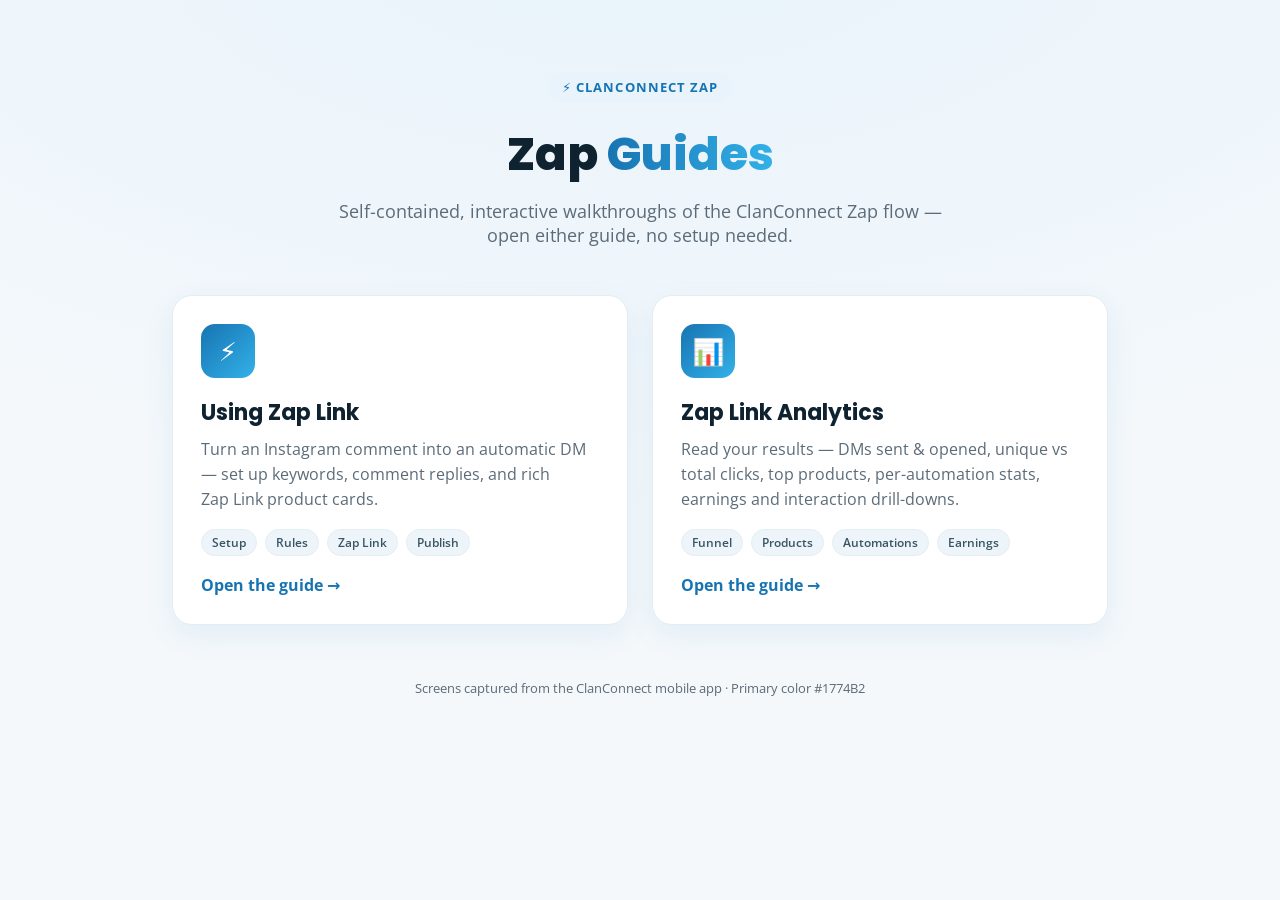
==== commit 5989703f: "CR: added new zap link analytics guide" ====
--- a/index.html
+++ b/index.html
@@ -3,456 +3,67 @@
 <head>
 <meta charset="UTF-8" />
 <meta name="viewport" content="width=device-width, initial-scale=1.0" />
-<title>ClanConnect Zap — Interactive Guide</title>
-<meta name="description" content="A step-by-step interactive guide on how to use Zap (Instagram DM automation) in the ClanConnect app." />
+<title>ClanConnect Zap — Guides</title>
+<meta name="description" content="Interactive guides for ClanConnect Zap — using Zap Link and reading Zap Link Analytics." />
 <link rel="preconnect" href="https://fonts.googleapis.com" />
 <link rel="preconnect" href="https://fonts.gstatic.com" crossorigin />
 <link href="https://fonts.googleapis.com/css2?family=Open+Sans:wght@400;500;600;700&family=Poppins:wght@500;600;700;800&display=swap" rel="stylesheet" />
-<link rel="stylesheet" href="styles.css" />
+<style>
+  :root { --brand:#1774B2; --ink:#0f2230; --muted:#5b6b78; --bg:#f4f8fb; --card:#fff; --line:#e3edf4; }
+  * { box-sizing:border-box; }
+  body { margin:0; font-family:"Open Sans",system-ui,sans-serif; color:var(--ink);
+         background:radial-gradient(1200px 600px at 50% -10%, #e8f3fb, var(--bg)); min-height:100vh; }
+  .wrap { max-width:980px; margin:0 auto; padding:72px 22px 60px; }
+  .top { text-align:center; margin-bottom:48px; }
+  .badge { display:inline-block; font-size:13px; font-weight:700; letter-spacing:.08em; text-transform:uppercase;
+           color:var(--brand); background:#e8f3fb; padding:6px 14px; border-radius:999px; }
+  h1 { font-family:"Poppins",sans-serif; font-weight:800; font-size:clamp(30px,5vw,46px); margin:18px 0 10px; }
+  h1 .g { background:linear-gradient(90deg,#1774B2,#33b1e8); -webkit-background-clip:text; background-clip:text; color:transparent; }
+  .sub { color:var(--muted); font-size:18px; max-width:640px; margin:0 auto; }
+  .cards { display:grid; grid-template-columns:1fr 1fr; gap:24px; margin-top:44px; }
+  @media (max-width:720px){ .cards{ grid-template-columns:1fr; } .wrap{ padding-top:48px; } }
+  .card { display:flex; flex-direction:column; background:var(--card); border:1px solid var(--line);
+          border-radius:20px; padding:28px; text-decoration:none; color:inherit;
+          box-shadow:0 10px 30px rgba(23,116,178,.08); transition:transform .18s, box-shadow .18s, border-color .18s; }
+  .card:hover { transform:translateY(-4px); box-shadow:0 18px 44px rgba(23,116,178,.16); border-color:#bfe0f3; }
+  .ico { width:54px; height:54px; border-radius:14px; display:grid; place-items:center; font-size:26px;
+         background:linear-gradient(135deg,#1774B2,#33b1e8); color:#fff; margin-bottom:18px; }
+  .card h2 { font-family:"Poppins",sans-serif; font-size:22px; margin:0 0 8px; }
+  .card p { color:var(--muted); margin:0 0 18px; flex:1; line-height:1.55; }
+  .meta { display:flex; gap:8px; flex-wrap:wrap; margin-bottom:18px; }
+  .chip { font-size:12px; font-weight:600; color:#3a5564; background:#eef5fa; border:1px solid var(--line);
+          padding:4px 10px; border-radius:999px; }
+  .go { font-weight:700; color:var(--brand); }
+  .foot { text-align:center; color:var(--muted); font-size:13px; margin-top:54px; }
+</style>
 </head>
 <body>
+  <div class="wrap">
+    <div class="top">
+      <span class="badge">⚡ ClanConnect Zap</span>
+      <h1>Zap <span class="g">Guides</span></h1>
+      <p class="sub">Self-contained, interactive walkthroughs of the ClanConnect Zap flow — open either guide, no setup needed.</p>
+    </div>
 
-<!-- ===== Progress bar ===== -->
-<div class="scroll-progress" id="scrollProgress"></div>
+    <div class="cards">
+      <a class="card" href="zap-link/index.html">
+        <div class="ico">⚡</div>
+        <h2>Using Zap Link</h2>
+        <p>Turn an Instagram comment into an automatic DM — set up keywords, comment replies, and rich Zap&nbsp;Link product cards.</p>
+        <div class="meta"><span class="chip">Setup</span><span class="chip">Rules</span><span class="chip">Zap Link</span><span class="chip">Publish</span></div>
+        <span class="go">Open the guide →</span>
+      </a>
 
-<!-- ===== Top nav ===== -->
-<header class="topbar">
-  <a class="brand" href="#top">
-    <span class="bolt" aria-hidden="true">⚡</span>
-    <span class="brand-text">ClanConnect <strong>Zap</strong></span>
-  </a>
-  <nav class="topnav" id="topnav">
-    <a href="#overview">Overview</a>
-    <a href="#prereq">Setup</a>
-    <a href="#choose">Choose Type</a>
-    <a href="#select">Select Content</a>
-    <a href="#rules">Rules</a>
-    <a href="#zaplink">Zap Link</a>
-    <a href="#publish">Publish</a>
-  </nav>
-  <button class="nav-toggle" id="navToggle" aria-label="Menu">☰</button>
-</header>
+      <a class="card" href="zap-link-analytics/index.html">
+        <div class="ico">📊</div>
+        <h2>Zap Link Analytics</h2>
+        <p>Read your results — DMs sent &amp; opened, unique vs total clicks, top products, per-automation stats, earnings and interaction drill-downs.</p>
+        <div class="meta"><span class="chip">Funnel</span><span class="chip">Products</span><span class="chip">Automations</span><span class="chip">Earnings</span></div>
+        <span class="go">Open the guide →</span>
+      </a>
+    </div>
 
-<!-- ===== Hero ===== -->
-<section class="hero" id="top">
-  <div class="hero-inner">
-    <div class="hero-copy">
-      <span class="eyebrow">Influencer Tools · Instagram DM Automation</span>
-      <h1>How to use <span class="grad">Zap</span></h1>
-      <p class="lead">
-        Zap turns a single Instagram comment into an automatic DM. When a follower comments
-        a keyword on your Post, Reel, or Story, ClanConnect instantly replies to the comment
-        <em>and</em> slides into their DMs — with your message or a rich <strong>Zap&nbsp;Link</strong> product card.
-      </p>
-      <div class="hero-cta">
-        <a class="btn btn-primary" href="#overview">Start the walkthrough</a>
-        <a class="btn btn-ghost" href="#zaplink">Jump to Zap&nbsp;Link →</a>
-      </div>
-      <div class="hero-stats">
-        <div><strong>2</strong><span>steps to live</span></div>
-        <div><strong>3</strong><span>content types</span></div>
-        <div><strong>≤10</strong><span>products / rule</span></div>
-      </div>
-    </div>
-    <div class="hero-phone">
-      <div class="phone">
-        <div class="phone-notch"></div>
-        <img src="assets/screens/01-zap-home.jpeg" alt="Zap home screen with Create New Zap options" />
-      </div>
-      <div class="phone-glow"></div>
-    </div>
+    <p class="foot">Screens captured from the ClanConnect mobile app · Primary color #1774B2</p>
   </div>
-</section>
-
-<main>
-
-<!-- ===== Recap / Cheat sheet (top) ===== -->
-<section class="chapter recap" id="recap">
-  <div class="chapter-head">
-    <span class="kicker">Cheat sheet</span>
-    <h2>The whole flow at a glance</h2>
-  </div>
-  <ol class="recap-list">
-    <li><span>1</span>Open the <b>Zap</b> tab → <b>Create New Zap</b>.</li>
-    <li><span>2</span>Pick <b>Post/Reel</b>, <b>Story</b>, or <b>Live</b>.</li>
-    <li><span>3</span>Connect Instagram &amp; allow <b>message access</b> (one-time).</li>
-    <li><span>4</span><b>Step 1:</b> select the posts/stories to watch.</li>
-    <li><span>5</span><b>Step 2:</b> name it, then <b>+ Add Rule</b>.</li>
-    <li><span>6</span>Add <b>keywords</b> + optional <b>comment replies</b>.</li>
-    <li><span>7</span>Choose <b>Direct Message</b> or <b>⚡ Zap Link</b> (paste product URLs).</li>
-    <li><span>8</span>Tap <b>Add Rule</b> → <b>Create Automation</b>. Done!</li>
-  </ol>
-</section>
-
-<!-- ===== Overview ===== -->
-<section class="chapter" id="overview">
-  <div class="chapter-head">
-    <span class="kicker">The big picture</span>
-    <h2>What Zap does</h2>
-    <p class="chapter-sub">
-      Find Zap from the bottom tab bar (the ⚡ icon). Everything below happens inside this tab.
-    </p>
-  </div>
-
-  <div class="flow">
-    <div class="flow-step"><span class="flow-num">1</span><p>A follower <strong>comments a keyword</strong> on your post / story (e.g. <code>LINK</code>).</p></div>
-    <div class="flow-arrow">→</div>
-    <div class="flow-step"><span class="flow-num">2</span><p>Zap <strong>auto-replies to the comment</strong> publicly (e.g. “Please check your DM”).</p></div>
-    <div class="flow-arrow">→</div>
-    <div class="flow-step"><span class="flow-num">3</span><p>Zap sends a <strong>private DM</strong> — a text message or a <strong>Zap Link</strong> product card.</p></div>
-  </div>
-
-  <div class="callout callout-info">
-    <span class="callout-icon">💡</span>
-    <div>
-      <strong>Two DM styles, one rule.</strong> Every rule lets you choose between a plain
-      <b>Direct Message</b> (free text, links allowed) or a <b>Zap Link</b> (auto-fetched product
-      cards with image, price &amp; discount). This guide covers both.
-    </div>
-  </div>
-</section>
-
-<!-- ===== Prerequisite ===== -->
-<section class="chapter alt" id="prereq">
-  <div class="chapter-head">
-    <span class="kicker">Before you begin</span>
-    <h2>Connect Instagram &amp; allow message access</h2>
-    <p class="chapter-sub">
-      Zap needs a connected Instagram <strong>Business/Creator</strong> account and one Instagram-side
-      permission. If it’s missing, the app shows the <em>“Important Instagram Setting”</em> sheet.
-    </p>
-  </div>
-
-  <div class="split">
-    <figure class="shot">
-      <div class="phone phone-sm">
-        <img src="assets/screens/02-ig-setting-modal.jpeg" alt="Important Instagram Setting bottom sheet" />
-      </div>
-      <figcaption>The “Important Instagram Setting” sheet</figcaption>
-    </figure>
-    <div class="split-copy">
-      <h3>Turn on “Allow access to Messages”</h3>
-      <p>Inside the Instagram app:</p>
-      <ol class="steps">
-        <li>Open <strong>Instagram</strong> → <strong>Menu</strong>.</li>
-        <li><strong>Settings and activity</strong> → <strong>Messages and story replies</strong>.</li>
-        <li><strong>Message Controls</strong> → <strong>Connected Tools</strong>.</li>
-        <li>Toggle <strong>ON</strong> “Allow access to Messages”.</li>
-        <li>Back in ClanConnect, tap <span class="pill pill-blue">It’s Done!</span></li>
-      </ol>
-      <div class="callout callout-warn">
-        <span class="callout-icon">⚠️</span>
-        <div>No connected account yet? Zap first asks you to <strong>Connect Instagram</strong> and grant
-        the basic, comments &amp; messages permissions before this step appears.</div>
-      </div>
-    </div>
-  </div>
-</section>
-
-<!-- ===== Choose type ===== -->
-<section class="chapter" id="choose">
-  <div class="chapter-head">
-    <span class="kicker">Step 0 · Create New Zap</span>
-    <h2>Pick what to automate</h2>
-    <p class="chapter-sub">
-      On the <strong>Create New Zap</strong> tab, choose the surface your automation listens to.
-      Tapping a card opens the connect / settings check, then the wizard.
-    </p>
-  </div>
-
-  <div class="type-grid">
-    <div class="type-card">
-      <div class="type-ico ico-post">＋⚡</div>
-      <h3>ZAP Post / Reel</h3>
-      <p>Auto-respond to comments with DMs on your Posts &amp; Reels.</p>
-    </div>
-    <div class="type-card">
-      <div class="type-ico ico-story">⚡</div>
-      <h3>ZAP Story</h3>
-      <p>Auto-respond to replies/comments with DMs on your Stories.</p>
-    </div>
-    <div class="type-card type-card-soon">
-      <div class="type-ico ico-live">▶⚡</div>
-      <h3>ZAP Live <span class="soon">often “Coming Soon”</span></h3>
-      <p>Auto-respond with DMs while you’re Live. Availability depends on your account &amp; plan.</p>
-    </div>
-  </div>
-
-  <div class="split reverse">
-    <figure class="shot">
-      <div class="phone phone-sm">
-        <img src="assets/screens/03-post-reel-selected.jpeg" alt="ZAP Post/Reel highlighted with settings sheet" />
-      </div>
-      <figcaption>Tapping a card → the setting check appears</figcaption>
-    </figure>
-    <div class="split-copy">
-      <h3>What happens on tap</h3>
-      <ul class="ticks">
-        <li>The app checks your <strong>plan entitlement</strong> for that content type.</li>
-        <li>It confirms Instagram is <strong>connected</strong> with all permissions.</li>
-        <li>It shows the <strong>message-access</strong> reminder if needed.</li>
-        <li>Then it opens the <strong>2-step wizard</strong>.</li>
-      </ul>
-      <div class="callout callout-info">
-        <span class="callout-icon">🏷️</span>
-        <div>Your <strong>Current Plan</strong> (e.g. <em>Savings</em>) is shown top-right and controls limits like
-        keywords per rule, number of rules, and Zap Link products.</div>
-      </div>
-    </div>
-  </div>
-</section>
-
-<!-- ===== Select content (Step 1) ===== -->
-<section class="chapter alt" id="select">
-  <div class="chapter-head">
-    <span class="kicker">Step 1 of 2</span>
-    <h2>Select Posts or Stories</h2>
-    <p class="chapter-sub">
-      Choose which content the automation watches. Tick one or more items, then tap <strong>Next</strong>.
-    </p>
-  </div>
-
-  <div class="dual">
-    <figure class="shot">
-      <div class="phone phone-sm">
-        <img src="assets/screens/04-select-posts.jpeg" alt="Select Posts step with one post selected" />
-      </div>
-      <figcaption>Posts / Reels — “Select Posts”</figcaption>
-    </figure>
-    <figure class="shot">
-      <div class="phone phone-sm">
-        <img src="assets/screens/05-select-stories.jpeg" alt="Select Stories step with one story selected" />
-      </div>
-      <figcaption>Stories — “Select Stories”</figcaption>
-    </figure>
-  </div>
-
-  <div class="note-row">
-    <div class="note"><span>👆</span> Tap the checkbox to select. Use <strong>View on Instagram</strong> to confirm you picked the right post.</div>
-    <div class="note"><span>📑</span> More posts? Tap <strong>See more</strong> to load additional items.</div>
-    <div class="note"><span>🔢</span> Each active post counts toward your plan’s <strong>max active automation posts</strong>.</div>
-  </div>
-</section>
-
-<!-- ===== Rules (Step 2) ===== -->
-<section class="chapter" id="rules">
-  <div class="chapter-head">
-    <span class="kicker">Step 2 of 2 · Create New Zap</span>
-    <h2>Name it &amp; configure rules</h2>
-    <p class="chapter-sub">
-      Give the Zap an <strong>Automation Name</strong>, then add at least one <strong>rule</strong>.
-      <code>Create Automation</code> stays greyed out until a name and an active rule exist.
-    </p>
-  </div>
-
-  <div class="dual">
-    <figure class="shot">
-      <div class="phone phone-sm">
-        <img src="assets/screens/06-rules-empty-sandisk.jpeg" alt="Step 2 named SanDisk extreme pro with no rules yet" />
-      </div>
-      <figcaption>Example A — “SanDisk extreme pro” (we’ll use Zap Link)</figcaption>
-    </figure>
-    <figure class="shot">
-      <div class="phone phone-sm">
-        <img src="assets/screens/07-rules-empty-godrej.jpeg" alt="Step 2 named Godrej locks with no rules yet" />
-      </div>
-      <figcaption>Example B — “Godrej locks” (we’ll use a Direct Message)</figcaption>
-    </figure>
-  </div>
-  <p class="chapter-sub" style="margin-top:18px">
-    Either way the rules list starts empty and <code>Create Automation</code> is greyed out. Tap
-    <span class="pill">+ Add Rule</span> to begin.
-  </p>
-
-  <div class="split-copy wide">
-    <h3>Anatomy of a rule</h3>
-    <p>Tap <span class="pill">+ Add Rule</span> to open the <strong>New Rule</strong> form. A rule is made of:</p>
-    <ul class="ticks two-col">
-      <li><strong>Trigger Keywords</strong> — words that fire the automation (added one-by-one with the <b>+</b> icon).</li>
-      <li><strong>Comment Replies</strong> — optional public replies posted under the comment.</li>
-      <li><strong>A DM payload</strong> — either a <strong>Direct Message</strong> or a <strong>Zap Link</strong>.</li>
-    </ul>
-    <div class="callout callout-info">
-      <span class="callout-icon">🔁</span>
-      <div>Comment reply <em>or</em> message can be optional — but <strong>not both empty</strong>. One of them must carry content.</div>
-    </div>
-  </div>
-
-  <h3 class="mini-head">① Trigger keywords &amp; comment replies</h3>
-  <div class="split reverse">
-    <figure class="shot">
-      <div class="phone phone-sm">
-        <img src="assets/screens/08-new-rule-keywords.jpeg" alt="New Rule form with keywords INFO LINK and a comment reply" />
-      </div>
-      <figcaption>“New Rule” — keywords + comment reply</figcaption>
-    </figure>
-    <div class="split-copy">
-      <ol class="steps">
-        <li>Type a keyword like <code>INFO</code>, <code>LINK</code>, <code>URL</code> and tap <b>+</b>. Each becomes a chip.</li>
-        <li>Add a <strong>Comment Reply</strong> (e.g. “Please check your dm”) and tap <b>+</b>. Add several to rotate randomly.</li>
-        <li>Pick the DM type below: <strong>Direct Message</strong> or <strong>⚡ Zap Link</strong>.</li>
-      </ol>
-      <div class="callout callout-warn">
-        <span class="callout-icon">⚠️</span>
-        <div>Keyword count, comment replies and rules per Zap are all capped by your plan — you’ll see an
-        <em>Upgrade</em> prompt when you hit a limit.</div>
-      </div>
-    </div>
-  </div>
-
-  <h3 class="mini-head">② Option A — Direct Message</h3>
-  <div class="split">
-    <figure class="shot">
-      <div class="phone phone-sm">
-        <img src="assets/screens/09-new-rule-dm.jpeg" alt="New Rule with Direct Message text filled in, 146/800 characters" />
-      </div>
-      <figcaption>Direct Message tab — free text up to 800 chars</figcaption>
-    </figure>
-    <div class="split-copy">
-      <h3>A plain private message</h3>
-      <p>On the <strong>Direct Message</strong> tab, write the private text sent to the commenter. It can include
-        text, emojis and <strong>any clickable link</strong> (Google Drive, a product page, docs, etc.).</p>
-      <pre class="dm-sample">Heyy :)
-As promised, here’s the link for you to check out Jelly UI ⬇️
-https://docs.swmansion.com/TypeGPU/examples/#example=rendering--jelly-switch</pre>
-      <p class="muted">A live character counter (<code>0/800</code>) keeps you within the limit.</p>
-    </div>
-  </div>
-
-  <div class="split reverse">
-    <figure class="shot">
-      <div class="phone phone-sm">
-        <img src="assets/screens/11-rule-dm-preview.jpeg" alt="Configured rule card showing Comment Replies and DM Message" />
-      </div>
-      <figcaption>The saved rule — Comment Reply + DM Message</figcaption>
-    </figure>
-    <div class="split-copy">
-      <h3>After “Add Rule”</h3>
-      <p>The rule collapses into a summary card showing its keyword chips, the comment reply, and the DM body.
-        Use the <strong>toggle</strong> to activate/deactivate it, the <strong>pencil</strong> to edit, or the
-        <strong>trash</strong> to remove it.</p>
-      <a class="btn btn-ghost" href="#zaplink">Now see the Zap Link option →</a>
-    </div>
-  </div>
-</section>
-
-<!-- ===== Zap Link ===== -->
-<section class="chapter zaplink-chapter" id="zaplink">
-  <div class="chapter-head">
-    <span class="kicker">⚡ The star feature</span>
-    <h2>Option B — Zap&nbsp;Link product cards</h2>
-    <p class="chapter-sub">
-      Instead of plain text, <strong>Zap Link</strong> sends rich product cards. Paste a product URL and
-      ClanConnect <strong>auto-fetches</strong> the image, title, brand, price and discount.
-    </p>
-  </div>
-
-  <div class="split">
-    <figure class="shot featured">
-      <div class="phone phone-sm">
-        <img src="assets/screens/10-new-rule-zaplink.jpeg" alt="Zap Link tab with a fetched SanDisk product card" />
-      </div>
-      <figcaption>⚡ Zap Link tab — paste URL, card auto-fills</figcaption>
-    </figure>
-    <div class="split-copy">
-      <h3>How to add a product</h3>
-      <ol class="steps">
-        <li>In the rule form, switch to the <strong>⚡ Zap Link</strong> tab.</li>
-        <li>Paste a product URL into <em>https://brand.com/product/…</em> and tap <b>+</b>.</li>
-        <li>The card auto-populates — e.g. <strong>SanDisk Extreme Pro Portable SSD</strong>,
-          <span class="pill pill-green">12% OFF</span> <strong>INR 23919</strong>.</li>
-        <li>You can manually tweak name, brand, price &amp; discount text.</li>
-        <li>Add <strong>up to 10 products</strong> per rule (plan-dependent). At least one is required.</li>
-        <li>Tap <strong>Add Rule</strong>.</li>
-      </ol>
-      <div class="callout callout-warn">
-        <span class="callout-icon">🔒</span>
-        <div>Zap Link can be gated by plan. On unsupported plans the tab shows an <em>“not available on your
-        current plan”</em> message with an upgrade link.</div>
-      </div>
-    </div>
-  </div>
-
-  <div class="split reverse">
-    <figure class="shot">
-      <div class="phone phone-sm">
-        <img src="assets/screens/12-rule-zaplink-preview.jpeg" alt="Saved rule showing Zap Link with 1 product link" />
-      </div>
-      <figcaption>Saved Zap Link rule — “1 product link”</figcaption>
-    </figure>
-    <div class="split-copy">
-      <h3>Zap Link vs Direct Message</h3>
-      <table class="cmp">
-        <tr><th></th><th>Direct Message</th><th>⚡ Zap Link</th></tr>
-        <tr><td>Best for</td><td>A single link / note</td><td>Selling products</td></tr>
-        <tr><td>Content</td><td>Free text + links</td><td>Auto-fetched product cards</td></tr>
-        <tr><td>Shows</td><td>Your typed message</td><td>Image · price · discount</td></tr>
-        <tr><td>Quantity</td><td>One message (≤800 chars)</td><td>Up to 10 products</td></tr>
-      </table>
-    </div>
-  </div>
-</section>
-
-<!-- ===== Publish ===== -->
-<section class="chapter alt" id="publish">
-  <div class="chapter-head">
-    <span class="kicker">Go live</span>
-    <h2>Create the automation &amp; manage it</h2>
-    <p class="chapter-sub">
-      With a name and at least one active rule, <strong>Create Automation</strong> turns solid — tap it to publish.
-      You’ll land on <strong>My Zaps</strong>.
-    </p>
-  </div>
-
-  <div class="dual">
-    <figure class="shot">
-      <div class="phone phone-sm">
-        <img src="assets/screens/13-my-zaps-sandisk.jpeg" alt="My Zaps list showing the new SanDisk Zap Link automation as Active" />
-      </div>
-      <figcaption>Your new Zap appears as <b>Active</b></figcaption>
-    </figure>
-    <figure class="shot">
-      <div class="phone phone-sm">
-        <img src="assets/screens/14-my-zaps-list.jpeg" alt="My Zaps list with multiple automations" />
-      </div>
-      <figcaption>All Zaps · Interactions · Settings tabs</figcaption>
-    </figure>
-  </div>
-
-  <div class="split-copy wide">
-    <h3>On the My Zaps screen you can</h3>
-    <ul class="ticks two-col">
-      <li><strong>Toggle</strong> a Zap on/off without deleting it.</li>
-      <li><strong>Edit</strong> (pencil) to reopen the wizard.</li>
-      <li><strong>Delete</strong> (trash) a Zap you no longer need.</li>
-      <li>Filter with <strong>“Show active Zaps only”</strong>.</li>
-      <li>See <strong>keywords</strong>, source (Posts/Stories), rule count &amp; trigger count.</li>
-      <li>Open <strong>Interactions</strong> to view what got triggered.</li>
-    </ul>
-  </div>
-
-  <div class="callout callout-success">
-    <span class="callout-icon">✅</span>
-    <div><strong>That’s it — you’re live.</strong> The next time someone comments your keyword, they’ll get an
-    instant comment reply and a DM (text or Zap Link product card), fully automatically.</div>
-  </div>
-</section>
-
-</main>
-
-<footer class="footer">
-  <p>ClanConnect · Zap (Instagram DM Automation) — Internal walkthrough guide.</p>
-  <p class="muted">Screens captured from the ClanConnect mobile app. Primary color #1774B2.</p>
-</footer>
-
-<!-- ===== Lightbox ===== -->
-<div class="lightbox" id="lightbox" role="dialog" aria-modal="true">
-  <button class="lb-close" id="lbClose" aria-label="Close">×</button>
-  <img id="lbImg" src="" alt="Expanded screenshot" />
-</div>
-
-<button class="to-top" id="toTop" aria-label="Back to top">↑</button>
-
-<script src="script.js"></script>
 </body>
 </html>
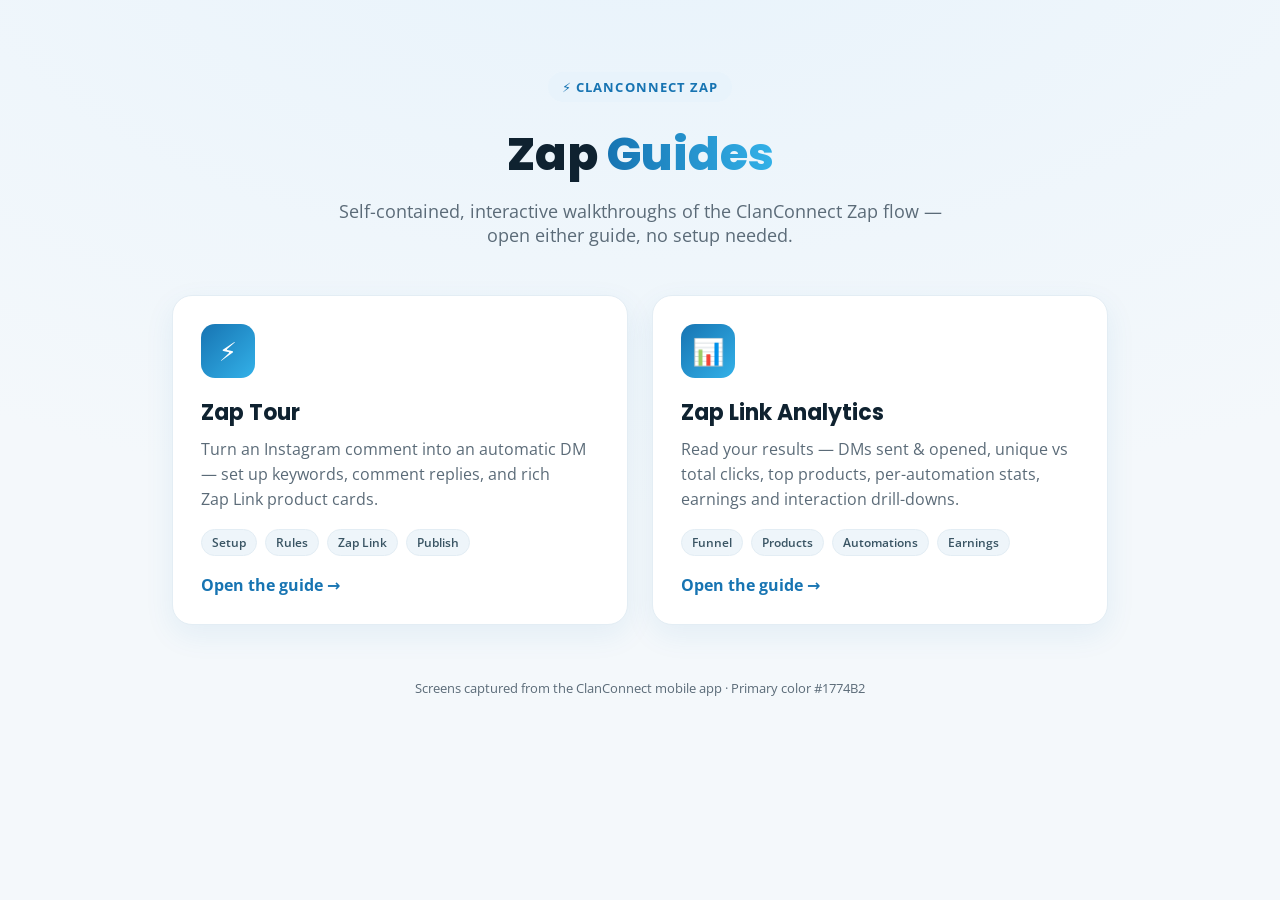
==== commit 6e938e81: "CR: label changes" ====
--- a/index.html
+++ b/index.html
@@ -48,7 +48,7 @@
     <div class="cards">
       <a class="card" href="zap-link/index.html">
         <div class="ico">⚡</div>
-        <h2>Using Zap Link</h2>
+        <h2>Zap Tour</h2>
         <p>Turn an Instagram comment into an automatic DM — set up keywords, comment replies, and rich Zap&nbsp;Link product cards.</p>
         <div class="meta"><span class="chip">Setup</span><span class="chip">Rules</span><span class="chip">Zap Link</span><span class="chip">Publish</span></div>
         <span class="go">Open the guide →</span>
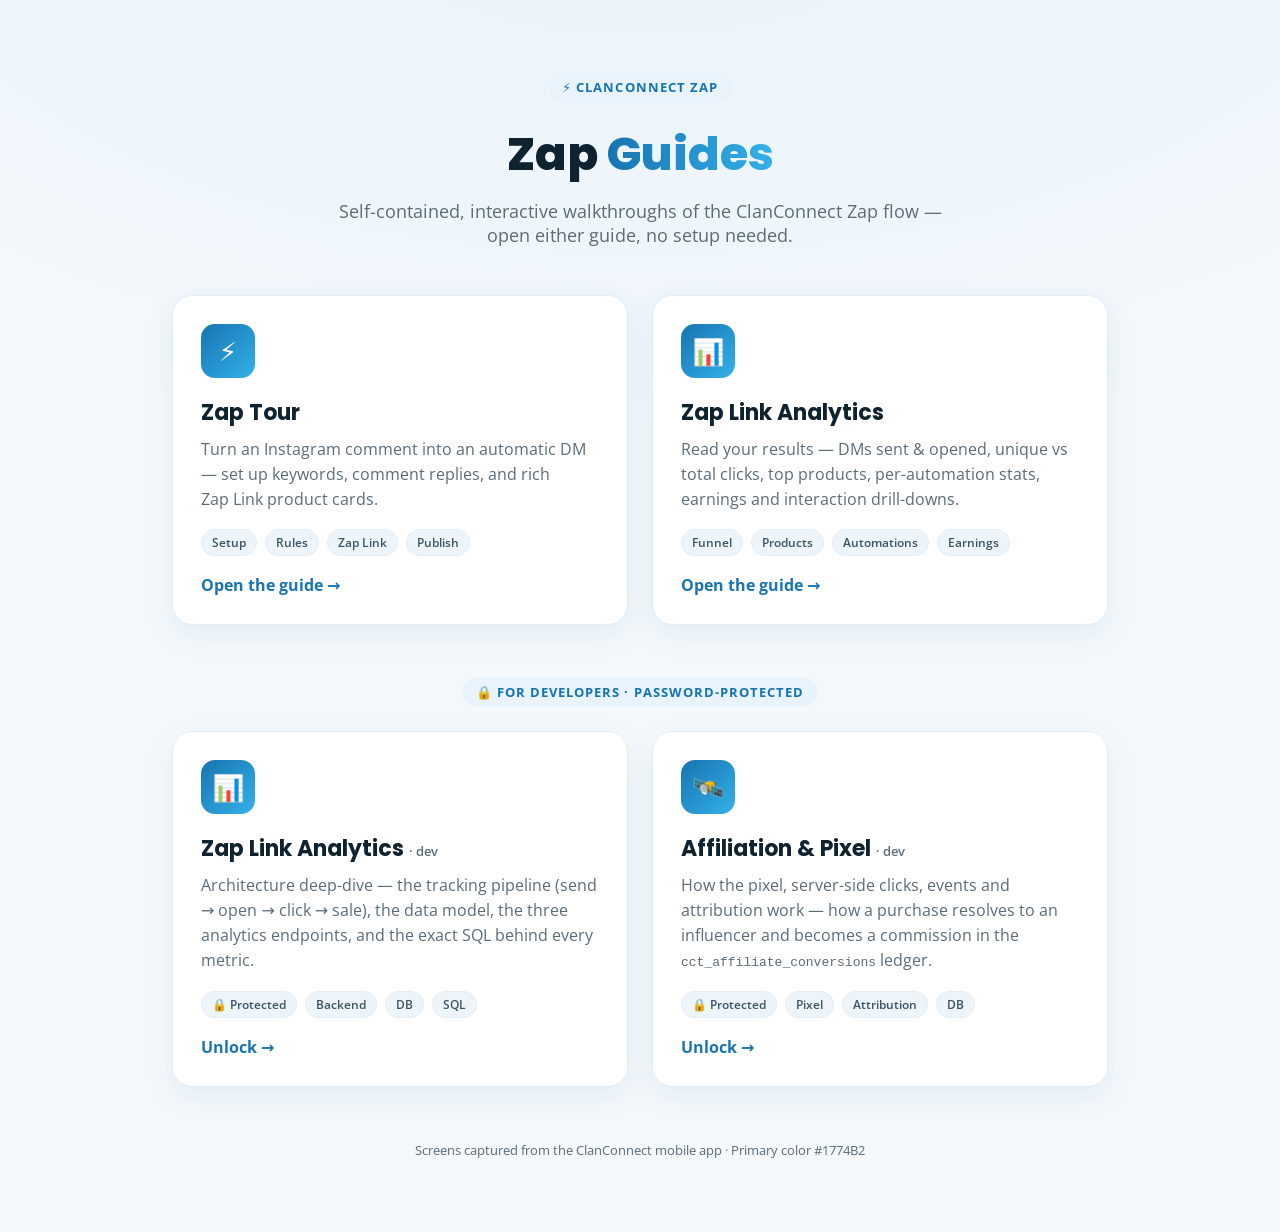
==== commit 780e6638: "New: devloper guide also added for zap link analytics and affiliation" ====
--- a/index.html
+++ b/index.html
@@ -63,6 +63,26 @@
       </a>
     </div>
 
+    <div style="margin-top:52px;text-align:center;">
+      <span class="badge">🔒 For developers · password-protected</span>
+    </div>
+    <div class="cards" style="margin-top:24px;">
+      <a class="card" href="dev/zap-analytics/index.html">
+        <div class="ico">📊</div>
+        <h2>Zap Link Analytics <span style="font-size:13px;color:var(--muted);font-family:'Open Sans',sans-serif;font-weight:600;">· dev</span></h2>
+        <p>Architecture deep-dive — the tracking pipeline (send → open → click → sale), the data model, the three analytics endpoints, and the exact SQL behind every metric.</p>
+        <div class="meta"><span class="chip">🔒 Protected</span><span class="chip">Backend</span><span class="chip">DB</span><span class="chip">SQL</span></div>
+        <span class="go">Unlock →</span>
+      </a>
+      <a class="card" href="dev/affiliation/index.html">
+        <div class="ico">🛰️</div>
+        <h2>Affiliation &amp; Pixel <span style="font-size:13px;color:var(--muted);font-family:'Open Sans',sans-serif;font-weight:600;">· dev</span></h2>
+        <p>How the pixel, server-side clicks, events and attribution work — how a purchase resolves to an influencer and becomes a commission in the <code>cct_affiliate_conversions</code> ledger.</p>
+        <div class="meta"><span class="chip">🔒 Protected</span><span class="chip">Pixel</span><span class="chip">Attribution</span><span class="chip">DB</span></div>
+        <span class="go">Unlock →</span>
+      </a>
+    </div>
+
     <p class="foot">Screens captured from the ClanConnect mobile app · Primary color #1774B2</p>
   </div>
 </body>
